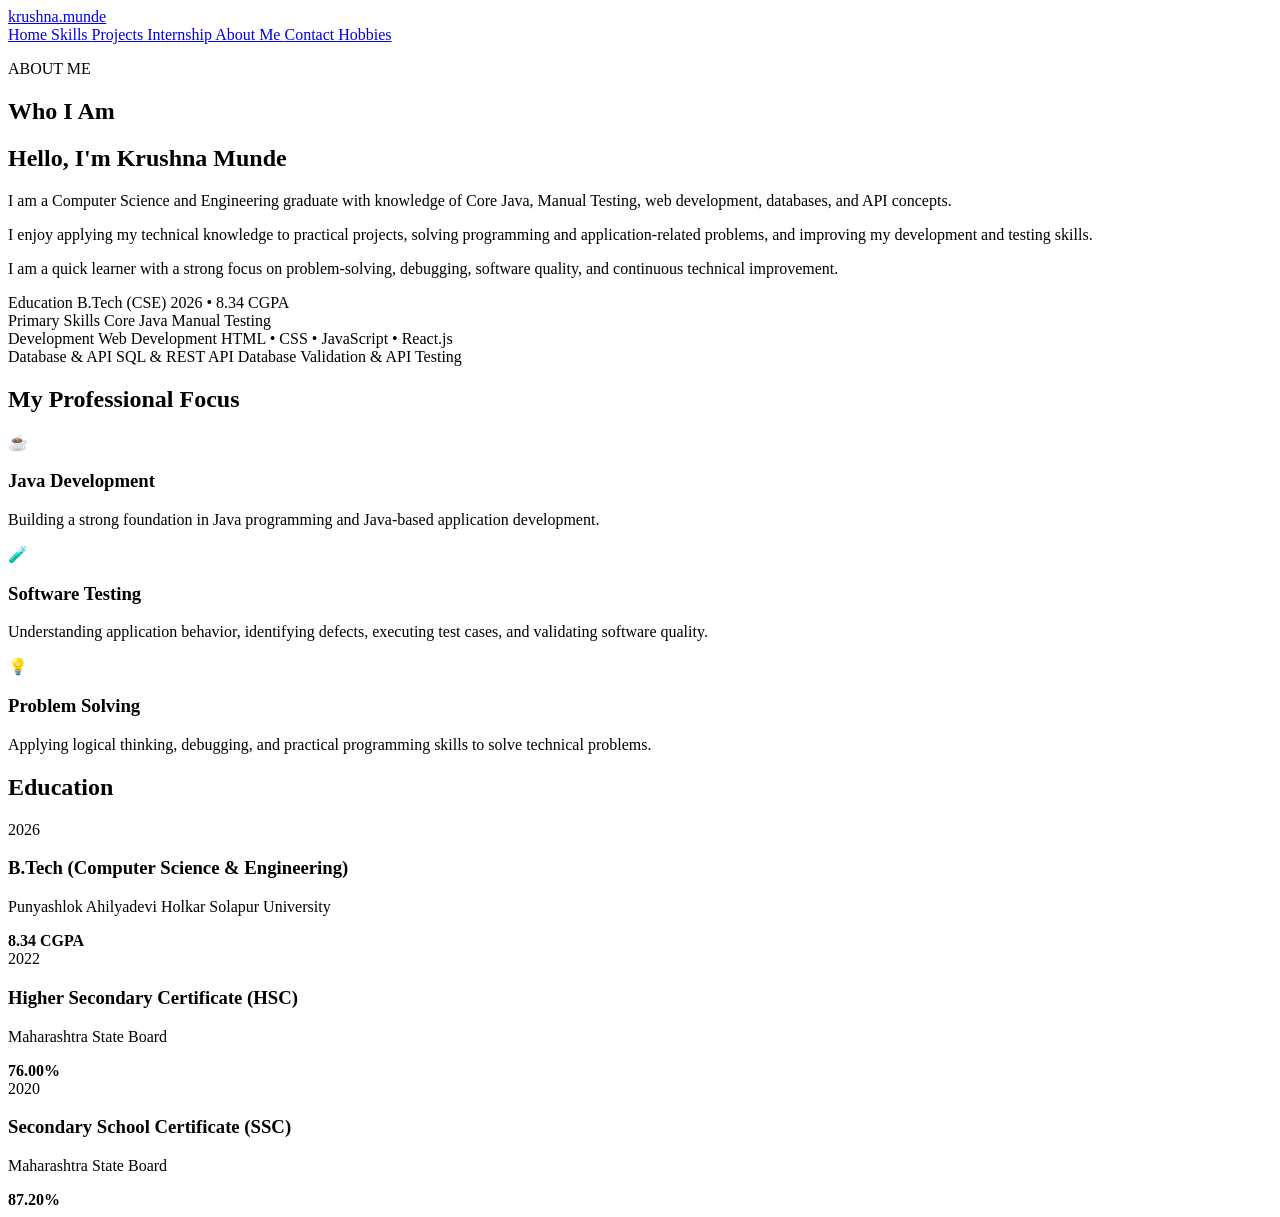
==== Aboutus.html @ 17772926 "Add files via upload" ====
<!DOCTYPE html>
<html lang="en">

<head>

    <meta charset="UTF-8">

    <meta name="viewport"
          content="width=device-width, initial-scale=1.0">

    <title>About Me | Krushna Munde</title>

    <link rel="stylesheet"
          href="./css/Index.css">

</head>


<body>


    <!-- =========================
         NAVBAR
    ========================== -->

    <div class="navBar">

        <a href="index.html"
           class="navItems"
           id="logo">
            krushna.munde
        </a>


        <div class="navLinks">

            <a href="index.html"
               class="navItems">
                Home
            </a>


            <a href="Skill.html"
               class="navItems">
                Skills
            </a>


            <a href="Project.html"
               class="navItems">
                Projects
            </a>


            <a href="Internship.html"
               class="navItems">
                Internship
            </a>


            <a href="Aboutus.html"
               class="navItems active">
                About Me
            </a>


            <a href="Contactus.html"
               class="navItems">
                Contact
            </a>


            <a href="Hobies.html"
               class="navItems">
                Hobbies
            </a>

        </div>

    </div>



    <!-- =========================
         ABOUT SECTION
    ========================== -->

    <section id="aboutSection">


        <div id="aboutContainer">


            <!-- =========================
                 HEADING
            ========================== -->

            <div id="aboutHeading">

                <p id="aboutLabel">
                    ABOUT ME
                </p>


                <h1>
                    Who <span>I Am</span>
                </h1>

            </div>



            <!-- =========================
                 ABOUT CONTENT
            ========================== -->

            <div id="aboutContent">


                <!-- LEFT SIDE -->

                <div id="aboutIntroduction">

                    <h2>
                        Hello, I'm
                        <span>Krushna Munde</span>
                    </h2>


                    <p>

                        I am a Computer Science and Engineering
                        graduate with knowledge of Core Java,
                        Manual Testing, web development, databases,
                        and API concepts.

                    </p>


                    <p>

                        I enjoy applying my technical knowledge
                        to practical projects, solving programming
                        and application-related problems, and
                        improving my development and testing skills.

                    </p>


                    <p>

                        I am a quick learner with a strong focus
                        on problem-solving, debugging, software
                        quality, and continuous technical improvement.

                    </p>

                </div>



                <!-- RIGHT SIDE -->

                <div id="aboutDetails">


                    <div class="aboutDetailCard">

                        <span class="detailTitle">
                            Education
                        </span>

                        <span class="detailValue">
                            B.Tech (CSE)
                        </span>

                        <span class="detailSubValue">
                            2026 • 8.34 CGPA
                        </span>

                    </div>



                    <div class="aboutDetailCard">

                        <span class="detailTitle">
                            Primary Skills
                        </span>

                        <span class="detailValue">
                            Core Java
                        </span>

                        <span class="detailSubValue">
                            Manual Testing
                        </span>

                    </div>



                    <div class="aboutDetailCard">

                        <span class="detailTitle">
                            Development
                        </span>

                        <span class="detailValue">
                            Web Development
                        </span>

                        <span class="detailSubValue">
                            HTML • CSS • JavaScript • React.js
                        </span>

                    </div>



                    <div class="aboutDetailCard">

                        <span class="detailTitle">
                            Database & API
                        </span>

                        <span class="detailValue">
                            SQL & REST API
                        </span>

                        <span class="detailSubValue">
                            Database Validation & API Testing
                        </span>

                    </div>


                </div>

            </div>



            <!-- =========================
                 PROFESSIONAL FOCUS
            ========================== -->

            <div id="aboutFocus">


                <h2>
                    My Professional Focus
                </h2>


                <div id="focusContainer">


                    <div class="focusCard">

                        <div class="focusIcon">
                            ☕
                        </div>

                        <h3>
                            Java Development
                        </h3>

                        <p>
                            Building a strong foundation in
                            Java programming and Java-based
                            application development.
                        </p>

                    </div>



                    <div class="focusCard">

                        <div class="focusIcon">
                            🧪
                        </div>

                        <h3>
                            Software Testing
                        </h3>

                        <p>
                            Understanding application behavior,
                            identifying defects, executing test
                            cases, and validating software quality.
                        </p>

                    </div>



                    <div class="focusCard">

                        <div class="focusIcon">
                            💡
                        </div>

                        <h3>
                            Problem Solving
                        </h3>

                        <p>
                            Applying logical thinking, debugging,
                            and practical programming skills to
                            solve technical problems.
                        </p>

                    </div>


                </div>

            </div>



            <!-- =========================
                 EDUCATION
            ========================== -->

            <div id="educationSection">


                <h2>
                    Education
                </h2>


                <div id="educationCard">


                    <div class="educationItem">

                        <span class="educationYear">
                            2026
                        </span>

                        <div>

                            <h3>
                                B.Tech (Computer Science & Engineering)
                            </h3>

                            <p>
                                Punyashlok Ahilyadevi Holkar
                                Solapur University
                            </p>

                            <strong>
                                8.34 CGPA
                            </strong>

                        </div>

                    </div>



                    <div class="educationItem">

                        <span class="educationYear">
                            2022
                        </span>

                        <div>

                            <h3>
                                Higher Secondary Certificate (HSC)
                            </h3>

                            <p>
                                Maharashtra State Board
                            </p>

                            <strong>
                                76.00%
                            </strong>

                        </div>

                    </div>



                    <div class="educationItem">

                        <span class="educationYear">
                            2020
                        </span>

                        <div>

                            <h3>
                                Secondary School Certificate (SSC)
                            </h3>

                            <p>
                                Maharashtra State Board
                            </p>

                            <strong>
                                87.20%
                            </strong>

                        </div>

                    </div>


                </div>

            </div>


        </div>

    </section>


</body>

</html>
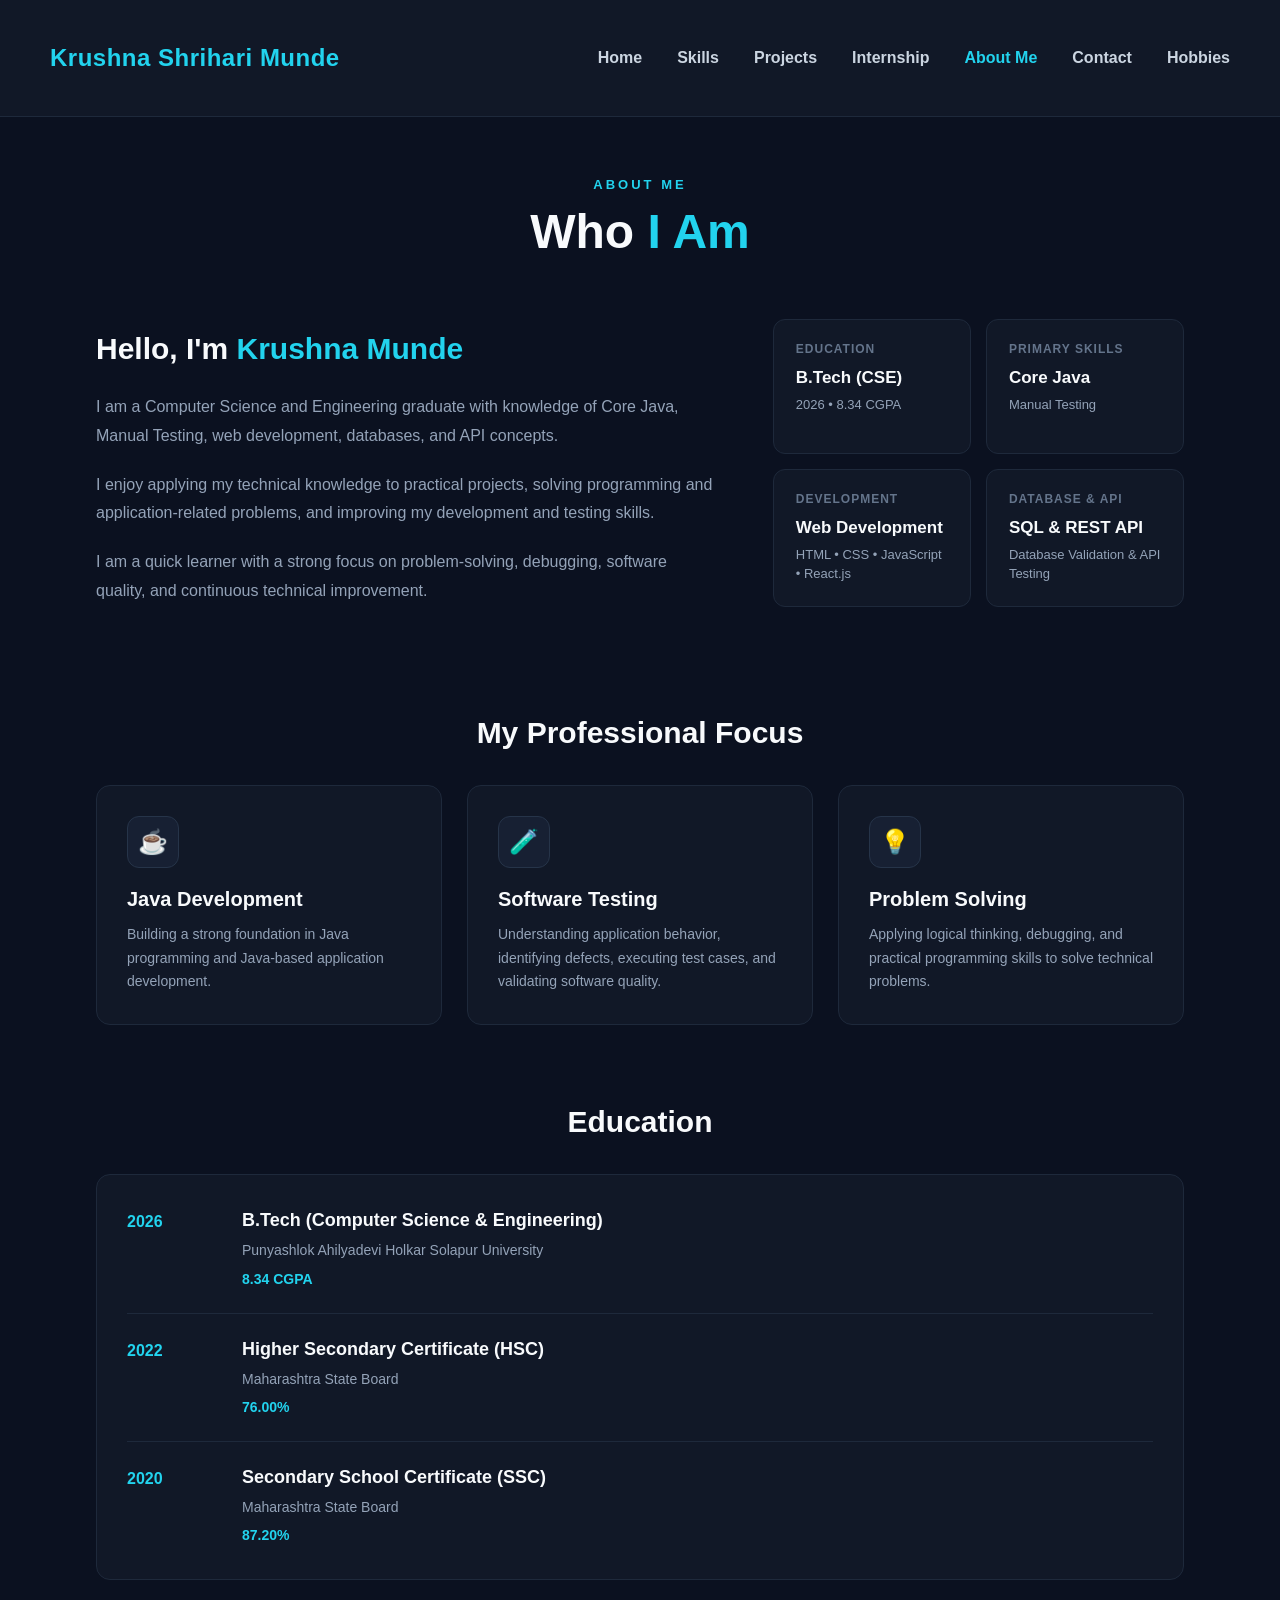
==== commit 6f6663db: "Fix formatting issues in Aboutus.html" ====
--- a/Aboutus.html
+++ b/Aboutus.html
@@ -28,7 +28,7 @@
         <a href="index.html"
            class="navItems"
            id="logo">
-            krushna.munde
+                 Krushna Shrihari Munde
         </a>
 
 
@@ -426,4 +426,4 @@
 
 </body>
 
-</html>+</html>
--- a/css/Index.css
+++ b/css/Index.css
@@ -0,0 +1,4238 @@
+/* =========================================================
+   Home Page 
+========================================================= */
+
+*{
+    margin: 0;
+    padding: 0;
+    box-sizing: border-box;
+}
+
+
+html{
+    scroll-behavior: smooth;
+}
+
+
+body{
+    background-color: #061525;
+
+    color: #F8FAFC;
+
+    font-family:
+        'Segoe UI',
+        Tahoma,
+        Geneva,
+        Verdana,
+        sans-serif;
+
+    overflow-x: hidden;
+}
+
+
+
+/* =========================================================
+   NAVBAR
+========================================================= */
+
+.navBar{
+
+    width: 100%;
+
+    height: 13vh;
+
+    min-height: 75px;
+
+    position: fixed;
+
+    top: 0;
+    left: 0;
+
+    display: flex;
+
+    align-items: center;
+
+    justify-content: space-between;
+
+    padding: 0 50px;
+
+    background-color: #081A2E;
+
+    border-bottom: 1px solid #16304A;
+
+    z-index: 1000;
+}
+
+
+
+/* =========================================================
+   LOGO
+========================================================= */
+
+#logo{
+
+    color: #22D3EE;
+
+    font-size: 24px;
+
+    font-weight: 700;
+
+    letter-spacing: 0.5px;
+
+    text-decoration: none;
+
+    transition:
+        color 0.3s ease,
+        transform 0.3s ease;
+}
+
+
+#logo:hover{
+
+    color: #67E8F9;
+
+    transform: translateY(-2px);
+}
+
+
+
+/* =========================================================
+   NAVIGATION LINKS
+========================================================= */
+
+.navLinks{
+
+    display: flex;
+
+    align-items: center;
+
+    gap: 35px;
+}
+
+
+.navItems{
+
+    color: #CBD5E1;
+
+    font-size: 16px;
+
+    font-weight: 600;
+
+    text-decoration: none;
+
+    transition:
+        color 0.3s ease,
+        transform 0.3s ease;
+}
+
+
+.navItems:hover{
+
+    color: #22D3EE;
+
+    transform: translateY(-2px);
+}
+
+
+.navItems.active{
+
+    color: #22D3EE;
+}
+
+
+
+/* =========================================================
+   HERO SECTION
+========================================================= */
+
+#heroSession{
+
+    width: 100%;
+
+    min-height: 87vh;
+
+    margin-top: 13vh;
+
+    position: relative;
+
+    display: flex;
+
+    align-items: center;
+
+    justify-content: center;
+
+    background-color: #061525;
+
+    overflow: hidden;
+}
+
+
+
+/* =========================================================
+   HERO DECORATIVE CIRCLE
+========================================================= */
+
+#heroSession::before{
+
+    content: "";
+
+    position: absolute;
+
+    width: 300px;
+
+    height: 300px;
+
+    border-radius: 50%;
+
+    background-color:
+        rgba(34, 211, 238, 0.06);
+
+    left: -120px;
+
+    bottom: 30px;
+}
+
+
+#heroSession::after{
+
+    content: "";
+
+    position: absolute;
+
+    width: 90px;
+
+    height: 90px;
+
+    border-radius: 50%;
+
+    border: 20px solid
+        rgba(34, 211, 238, 0.07);
+
+    right: 80px;
+
+    top: 80px;
+}
+
+
+
+/* =========================================================
+   HERO CONTENT
+========================================================= */
+
+#coverImage{
+
+    width: 88%;
+
+    max-width: 1150px;
+
+    display: flex;
+
+    align-items: center;
+
+    justify-content: center;
+
+    gap: 75px;
+
+    position: relative;
+
+    z-index: 2;
+}
+
+
+
+/* =========================================================
+   PROFILE IMAGE
+========================================================= */
+
+#profileImage{
+
+    width: 300px;
+
+    height: 370px;
+
+    flex-shrink: 0;
+
+    overflow: hidden;
+
+    border-radius: 16px;
+
+    background-color: #122B44;
+
+    border: 1px solid #23415D;
+
+    box-shadow:
+
+        0 20px 50px
+        rgba(0, 0, 0, 0.45),
+
+        0 0 30px
+        rgba(34, 211, 238, 0.08);
+
+    transition:
+        transform 0.4s ease,
+        border-color 0.4s ease,
+        box-shadow 0.4s ease;
+}
+
+
+#profileImage:hover{
+
+    transform: translateY(-7px);
+
+    border-color: #22D3EE;
+
+    box-shadow:
+
+        0 25px 60px
+        rgba(0, 0, 0, 0.50),
+
+        0 0 35px
+        rgba(34, 211, 238, 0.18);
+}
+
+
+
+/* =========================================================
+   PROFILE PHOTO
+========================================================= */
+
+#pfofilepic{
+
+    width: 100%;
+
+    height: 100%;
+
+    display: block;
+
+    object-fit: cover;
+
+    object-position: center;
+
+    border-radius: 16px;
+}
+
+
+
+/* =========================================================
+   PROFILE INFORMATION
+========================================================= */
+
+#info{
+
+    max-width: 700px;
+
+    text-align: left;
+
+    position: relative;
+
+    z-index: 3;
+}
+
+
+
+/* =========================================================
+   WELCOME TEXT
+========================================================= */
+
+#welcomeText{
+
+    color: #22D3EE;
+
+    font-size: 13px;
+
+    font-weight: 700;
+
+    letter-spacing: 3px;
+
+    margin-bottom: 16px;
+}
+
+
+
+/* =========================================================
+   FULL NAME
+========================================================= */
+
+#fullName{
+
+    color: #F8FAFC;
+
+    font-size: 54px;
+
+    font-weight: 750;
+
+    line-height: 1.1;
+
+    margin-bottom: 22px;
+}
+
+
+
+/* =========================================================
+   SKILL SET
+========================================================= */
+
+#skillSet{
+
+    color: #E2E8F0;
+
+    font-size: 20px;
+
+    font-weight: 500;
+
+    line-height: 1.7;
+
+    margin-bottom: 20px;
+}
+
+
+#skillSet span{
+
+    color: #22D3EE;
+
+    margin: 0 10px;
+}
+
+
+
+/* =========================================================
+   SHORT INTRO
+========================================================= */
+
+#shortIntro{
+
+    max-width: 650px;
+
+    color: #94A3B8;
+
+    font-size: 16px;
+
+    line-height: 1.8;
+
+    margin-bottom: 30px;
+}
+
+
+
+/* =========================================================
+   HERO BUTTONS
+========================================================= */
+
+#heroButtons{
+
+    display: flex;
+
+    align-items: center;
+
+    gap: 15px;
+}
+
+
+.heroButton{
+
+    display: inline-flex;
+
+    align-items: center;
+
+    justify-content: center;
+
+    min-width: 135px;
+
+    padding: 11px 20px;
+
+    border-radius: 7px;
+
+    font-size: 14px;
+
+    font-weight: 600;
+
+    text-decoration: none;
+
+    transition:
+        transform 0.3s ease,
+        background-color 0.3s ease,
+        border-color 0.3s ease,
+        box-shadow 0.3s ease;
+}
+
+
+
+/* =========================================================
+   PRIMARY BUTTON
+========================================================= */
+
+.primaryButton{
+
+    color: #061525;
+
+    background-color: #22D3EE;
+
+    border: 1px solid #22D3EE;
+}
+
+
+.primaryButton:hover{
+
+    background-color: #67E8F9;
+
+    transform: translateY(-3px);
+
+    box-shadow:
+        0 8px 25px
+        rgba(34, 211, 238, 0.25);
+}
+
+
+
+/* =========================================================
+   SECONDARY BUTTON
+========================================================= */
+
+.secondaryButton{
+
+    color: #CBD5E1;
+
+    background-color: transparent;
+
+    border: 1px solid #2A455F;
+}
+
+
+.secondaryButton:hover{
+
+    color: #22D3EE;
+
+    border-color: #22D3EE;
+
+    transform: translateY(-3px);
+
+    background-color:
+        rgba(34, 211, 238, 0.05);
+}
+
+
+
+/* =========================================================
+   PORTFOLIO SUMMARY SECTION
+========================================================= */
+
+#portfolioSummary{
+
+    position: relative;
+
+    width: 100%;
+
+    min-height: 100vh;
+
+    padding: 100px 0 80px 0;
+
+    background-color: #081A2E;
+
+    border-top: 1px solid #16304A;
+
+    overflow: hidden;
+}
+
+
+
+/* =========================================================
+   SUMMARY BACKGROUND DECORATION
+========================================================= */
+
+#portfolioSummary::before{
+
+    content: "";
+
+    position: absolute;
+
+    width: 300px;
+
+    height: 300px;
+
+    border-radius: 50%;
+
+    background-color:
+        rgba(34, 211, 238, 0.04);
+
+    left: -120px;
+
+    top: 100px;
+}
+
+
+#portfolioSummary::after{
+
+    content: "";
+
+    position: absolute;
+
+    width: 220px;
+
+    height: 220px;
+
+    border-radius: 50%;
+
+    border: 35px solid
+        rgba(34, 211, 238, 0.04);
+
+    right: -80px;
+
+    bottom: 100px;
+}
+
+
+
+/* =========================================================
+   SUMMARY HEADING
+========================================================= */
+
+#summaryHeading{
+
+    width: 85%;
+
+    max-width: 850px;
+
+    margin: 0 auto 60px auto;
+
+    text-align: center;
+
+    position: relative;
+
+    z-index: 2;
+}
+
+
+#summaryLabel{
+
+    color: #22D3EE;
+
+    font-size: 13px;
+
+    font-weight: 700;
+
+    letter-spacing: 3px;
+
+    margin-bottom: 14px;
+}
+
+
+#summaryHeading h1{
+
+    color: #F8FAFC;
+
+    font-size: 48px;
+
+    font-weight: 700;
+
+    line-height: 1.2;
+
+    margin-bottom: 18px;
+}
+
+
+#summaryHeading h1 span{
+
+    color: #22D3EE;
+}
+
+
+#summaryDescription{
+
+    max-width: 700px;
+
+    margin: auto;
+
+    color: #94A3B8;
+
+    font-size: 16px;
+
+    line-height: 1.7;
+}
+
+
+
+/* =========================================================
+   SUMMARY CONTAINER
+========================================================= */
+
+#summaryContainer{
+
+    width: 85%;
+
+    max-width: 1200px;
+
+    margin: auto;
+
+    display: grid;
+
+    grid-template-columns:
+        repeat(3, 1fr);
+
+    gap: 25px;
+
+    position: relative;
+
+    z-index: 2;
+}
+
+
+
+/* =========================================================
+   SUMMARY CARD
+========================================================= */
+
+.summaryCard{
+
+    position: relative;
+
+    min-height: 310px;
+
+    padding: 30px;
+
+    background-color: #0D2137;
+
+    border: 1px solid #1C3852;
+
+    border-radius: 15px;
+
+    transition:
+        transform 0.3s ease,
+        border-color 0.3s ease,
+        box-shadow 0.3s ease;
+
+    overflow: hidden;
+}
+
+
+.summaryCard:hover{
+
+    transform: translateY(-8px);
+
+    border-color: #22D3EE;
+
+    box-shadow:
+
+        0 15px 40px
+        rgba(0, 0, 0, 0.35),
+
+        0 0 25px
+        rgba(34, 211, 238, 0.08);
+}
+
+
+
+/* =========================================================
+   SUMMARY ICON
+========================================================= */
+
+.summaryIcon{
+
+    width: 52px;
+
+    height: 52px;
+
+    display: flex;
+
+    align-items: center;
+
+    justify-content: center;
+
+    background-color: #132D47;
+
+    border: 1px solid #24445F;
+
+    border-radius: 12px;
+
+    font-size: 23px;
+
+    margin-bottom: 22px;
+}
+
+
+
+/* =========================================================
+   SUMMARY NUMBER
+========================================================= */
+
+.summaryNumber{
+
+    position: absolute;
+
+    top: 25px;
+
+    right: 25px;
+
+    color: #29445C;
+
+    font-size: 28px;
+
+    font-weight: 700;
+}
+
+
+
+/* =========================================================
+   SUMMARY CARD TITLE
+========================================================= */
+
+.summaryCard h2{
+
+    color: #F8FAFC;
+
+    font-size: 23px;
+
+    font-weight: 650;
+
+    margin-bottom: 13px;
+}
+
+
+
+/* =========================================================
+   SUMMARY CARD DESCRIPTION
+========================================================= */
+
+.summaryCard p:not(.summaryNumber){
+
+    color: #94A3B8;
+
+    font-size: 14px;
+
+    line-height: 1.7;
+
+    min-height: 95px;
+
+    margin-bottom: 20px;
+}
+
+
+
+/* =========================================================
+   SUMMARY LINK
+========================================================= */
+
+.summaryLink{
+
+    display: inline-block;
+
+    color: #22D3EE;
+
+    font-size: 14px;
+
+    font-weight: 600;
+
+    text-decoration: none;
+
+    transition:
+        color 0.3s ease,
+        transform 0.3s ease;
+}
+
+
+.summaryLink:hover{
+
+    color: #67E8F9;
+
+    transform: translateX(5px);
+}
+
+
+
+/* =========================================================
+   SUMMARY FOOTER
+========================================================= */
+
+#summaryFooter{
+
+    width: 85%;
+
+    max-width: 1000px;
+
+    margin: 60px auto 0 auto;
+
+    padding-top: 30px;
+
+    border-top: 1px solid #16304A;
+
+    text-align: center;
+
+    position: relative;
+
+    z-index: 2;
+}
+
+
+#summaryFooter p{
+
+    color: #64748B;
+
+    font-size: 14px;
+
+    line-height: 1.7;
+}
+
+
+
+/* =========================================================
+   TABLET RESPONSIVE
+========================================================= */
+
+@media(max-width: 1000px){
+
+    .navBar{
+
+        padding: 0 30px;
+    }
+
+
+    .navLinks{
+
+        gap: 20px;
+    }
+
+
+    #coverImage{
+
+        width: 90%;
+
+        gap: 45px;
+    }
+
+
+    #profileImage{
+
+        width: 260px;
+
+        height: 330px;
+    }
+
+
+    #fullName{
+
+        font-size: 44px;
+    }
+
+
+    #skillSet{
+
+        font-size: 18px;
+    }
+
+
+    #summaryContainer{
+
+        grid-template-columns:
+            repeat(2, 1fr);
+    }
+
+}
+
+
+
+/* =========================================================
+   MOBILE RESPONSIVE
+========================================================= */
+
+@media(max-width: 700px){
+
+    .navBar{
+
+        height: auto;
+
+        min-height: 13vh;
+
+        flex-direction: column;
+
+        justify-content: center;
+
+        gap: 15px;
+
+        padding: 15px;
+    }
+
+
+    .navLinks{
+
+        flex-wrap: wrap;
+
+        justify-content: center;
+
+        gap: 15px;
+    }
+
+
+    #heroSession{
+
+        min-height: auto;
+
+        padding: 70px 0;
+    }
+
+
+    #coverImage{
+
+        width: 90%;
+
+        flex-direction: column;
+
+        gap: 35px;
+
+        padding: 30px 0;
+    }
+
+
+    #profileImage{
+
+        width: 230px;
+
+        height: 285px;
+    }
+
+
+    #info{
+
+        width: 100%;
+
+        text-align: center;
+    }
+
+
+    #welcomeText{
+
+        font-size: 11px;
+
+        letter-spacing: 2px;
+    }
+
+
+    #fullName{
+
+        font-size: 36px;
+    }
+
+
+    #skillSet{
+
+        font-size: 16px;
+    }
+
+
+    #skillSet span{
+
+        margin: 0 5px;
+    }
+
+
+    #shortIntro{
+
+        font-size: 14px;
+
+        margin-left: auto;
+
+        margin-right: auto;
+    }
+
+
+    #heroButtons{
+
+        justify-content: center;
+
+        flex-wrap: wrap;
+    }
+
+
+    #portfolioSummary{
+
+        padding-top: 70px;
+    }
+
+
+    #summaryHeading{
+
+        width: 90%;
+
+        margin-bottom: 45px;
+    }
+
+
+    #summaryHeading h1{
+
+        font-size: 38px;
+    }
+
+
+    #summaryDescription{
+
+        font-size: 15px;
+    }
+
+
+    #summaryContainer{
+
+        width: 90%;
+
+        grid-template-columns: 1fr;
+    }
+
+
+    .summaryCard{
+
+        min-height: auto;
+    }
+
+
+    #summaryFooter{
+
+        width: 90%;
+    }
+
+}
+/* =========================================================
+   Skills Page
+========================================================= */
+
+*{
+    margin: 0;
+    padding: 0;
+    box-sizing: border-box;
+}
+
+
+body{
+
+    background-color: #0F172A;
+
+    font-family:
+        'Segoe UI',
+        Tahoma,
+        Geneva,
+        Verdana,
+        sans-serif;
+
+    color: #F8FAFC;
+}
+
+
+/* =========================
+   NAVBAR
+========================= */
+
+.navBar{
+
+    background-color: #111827;
+
+    width: 100%;
+
+    height: 13vh;
+
+    position: fixed;
+
+    top: 0;
+    left: 0;
+
+    display: flex;
+
+    align-items: center;
+
+    justify-content: space-between;
+
+    padding: 0 50px;
+
+    border-bottom: 1px solid #1E293B;
+
+    z-index: 1000;
+}
+
+
+/* =========================
+   LOGO
+========================= */
+
+#logo{
+
+    color: #22D3EE;
+
+    font-size: 24px;
+
+    font-weight: 700;
+
+    text-decoration: none;
+
+    letter-spacing: 0.5px;
+}
+
+
+/* =========================
+   NAV LINKS
+========================= */
+
+.navLinks{
+
+    display: flex;
+
+    align-items: center;
+
+    gap: 35px;
+}
+
+
+.navItems{
+
+    color: #CBD5E1;
+
+    font-size: 16px;
+
+    font-weight: 600;
+
+    text-decoration: none;
+
+    transition:
+        color 0.3s ease,
+        transform 0.3s ease;
+}
+
+
+.navItems:hover{
+
+    color: #22D3EE;
+
+    transform: translateY(-2px);
+}
+
+
+/* =========================
+   ACTIVE TAB
+========================= */
+
+.navItems.active{
+
+    color: #22D3EE;
+}
+
+
+/* =========================
+   SKILLS SECTION
+========================= */
+
+.skillsSection{
+
+    width: 100%;
+
+    min-height: 100vh;
+
+    background-color: #0B1120;
+
+    padding-top: calc(13vh + 60px);
+
+    padding-bottom: 80px;
+}
+
+
+/* =========================
+   SECTION HEADING
+========================= */
+
+.sectionHeading{
+
+    width: 85%;
+
+    max-width: 900px;
+
+    margin: 0 auto 55px auto;
+
+    text-align: center;
+}
+
+
+.sectionLabel{
+
+    color: #22D3EE;
+
+    font-size: 13px;
+
+    font-weight: 700;
+
+    letter-spacing: 3px;
+
+    margin-bottom: 12px;
+}
+
+
+.sectionHeading h1{
+
+    color: #F8FAFC;
+
+    font-size: 48px;
+
+    font-weight: 700;
+
+    margin-bottom: 18px;
+}
+
+
+.sectionHeading h1 span{
+
+    color: #22D3EE;
+}
+
+
+.sectionDescription{
+
+    color: #94A3B8;
+
+    font-size: 16px;
+
+    line-height: 1.7;
+
+    max-width: 700px;
+
+    margin: auto;
+}
+
+
+/* =========================
+   SKILLS CONTAINER
+========================= */
+
+.skillsContainer{
+
+    width: 85%;
+
+    max-width: 1200px;
+
+    margin: auto;
+
+    display: grid;
+
+    grid-template-columns:
+        repeat(3, 1fr);
+
+    gap: 25px;
+}
+
+
+/* =========================
+   SKILL CARD
+========================= */
+
+.skillCard{
+
+    background-color: #111827;
+
+    border: 1px solid #1E293B;
+
+    border-radius: 14px;
+
+    padding: 30px;
+
+    min-height: 300px;
+
+    transition:
+        transform 0.3s ease,
+        border-color 0.3s ease,
+        box-shadow 0.3s ease;
+}
+
+
+.skillCard:hover{
+
+    transform: translateY(-7px);
+
+    border-color: #22D3EE;
+
+    box-shadow:
+        0 10px 30px rgba(0, 0, 0, 0.25),
+        0 0 20px rgba(34, 211, 238, 0.08);
+}
+
+
+/* =========================
+   SKILL ICON
+========================= */
+
+.skillIcon{
+
+    width: 50px;
+
+    height: 50px;
+
+    display: flex;
+
+    align-items: center;
+
+    justify-content: center;
+
+    background-color: #172033;
+
+    border: 1px solid #263449;
+
+    border-radius: 12px;
+
+    font-size: 24px;
+
+    margin-bottom: 20px;
+}
+
+
+/* =========================
+   SKILL TITLE
+========================= */
+
+.skillCard h2{
+
+    color: #F8FAFC;
+
+    font-size: 22px;
+
+    font-weight: 650;
+
+    margin-bottom: 12px;
+}
+
+
+/* =========================
+   SKILL DESCRIPTION
+========================= */
+
+.skillCard p{
+
+    color: #94A3B8;
+
+    font-size: 15px;
+
+    line-height: 1.7;
+
+    margin-bottom: 20px;
+}
+
+
+/* =========================
+   SKILL TAGS
+========================= */
+
+.skillTags{
+
+    display: flex;
+
+    flex-wrap: wrap;
+
+    gap: 8px;
+}
+
+
+.skillTags span{
+
+    color: #CBD5E1;
+
+    background-color: #0F172A;
+
+    border: 1px solid #263449;
+
+    border-radius: 20px;
+
+    padding: 6px 11px;
+
+    font-size: 12px;
+
+    transition:
+        color 0.3s ease,
+        border-color 0.3s ease,
+        background-color 0.3s ease;
+}
+
+
+.skillTags span:hover{
+
+    color: #22D3EE;
+
+    border-color: #22D3EE;
+
+    background-color: #13232E;
+}
+
+
+/* =========================
+   ADDITIONAL SKILLS
+========================= */
+
+.additionalSkills{
+
+    width: 85%;
+
+    max-width: 1200px;
+
+    margin: 55px auto 0 auto;
+
+    padding: 30px;
+
+    background-color: #111827;
+
+    border: 1px solid #1E293B;
+
+    border-radius: 14px;
+
+    text-align: center;
+}
+
+
+.additionalSkills h2{
+
+    color: #F8FAFC;
+
+    font-size: 24px;
+
+    margin-bottom: 20px;
+}
+
+
+.additionalTags{
+
+    display: flex;
+
+    justify-content: center;
+
+    align-items: center;
+
+    flex-wrap: wrap;
+
+    gap: 12px;
+}
+
+
+.additionalTags span{
+
+    color: #CBD5E1;
+
+    background-color: #0F172A;
+
+    border: 1px solid #263449;
+
+    border-radius: 25px;
+
+    padding: 9px 16px;
+
+    font-size: 14px;
+
+    transition:
+        color 0.3s ease,
+        border-color 0.3s ease;
+}
+
+
+.additionalTags span:hover{
+
+    color: #22D3EE;
+
+    border-color: #22D3EE;
+}
+
+
+/* =========================
+   RESPONSIVE
+========================= */
+
+@media(max-width: 1000px){
+
+    .skillsContainer{
+
+        grid-template-columns:
+            repeat(2, 1fr);
+    }
+
+
+    .navLinks{
+
+        gap: 20px;
+    }
+
+
+    .navBar{
+
+        padding: 0 30px;
+    }
+
+}
+
+
+@media(max-width: 700px){
+
+    .navBar{
+
+        height: auto;
+
+        min-height: 13vh;
+
+        flex-direction: column;
+
+        justify-content: center;
+
+        gap: 15px;
+
+        padding: 15px;
+    }
+
+
+    .navLinks{
+
+        flex-wrap: wrap;
+
+        justify-content: center;
+
+        gap: 15px;
+    }
+
+
+    .skillsSection{
+
+        padding-top: 180px;
+    }
+
+
+    .sectionHeading{
+
+        width: 90%;
+    }
+
+
+    .sectionHeading h1{
+
+        font-size: 38px;
+    }
+
+
+    .sectionDescription{
+
+        font-size: 15px;
+    }
+
+
+    .skillsContainer{
+
+        width: 90%;
+
+        grid-template-columns: 1fr;
+    }
+
+
+    .additionalSkills{
+
+        width: 90%;
+    }
+
+
+}
+
+/* =========================================================
+   About Me Page
+========================================================= */
+
+
+/* =========================
+   ABOUT SECTION
+========================= */
+
+#aboutSection{
+
+    width: 100%;
+
+    min-height: 100vh;
+
+    background-color: #0B1120;
+
+    padding-top: calc(13vh + 60px);
+
+    padding-bottom: 100px;
+}
+
+
+/* =========================
+   ABOUT CONTAINER
+========================= */
+
+#aboutContainer{
+
+    width: 85%;
+
+    max-width: 1200px;
+
+    margin: auto;
+}
+
+
+/* =========================
+   ABOUT HEADING
+========================= */
+
+#aboutHeading{
+
+    text-align: center;
+
+    margin-bottom: 60px;
+}
+
+
+#aboutLabel{
+
+    color: #22D3EE;
+
+    font-size: 13px;
+
+    font-weight: 700;
+
+    letter-spacing: 3px;
+
+    margin-bottom: 12px;
+}
+
+
+#aboutHeading h1{
+
+    color: #F8FAFC;
+
+    font-size: 48px;
+
+    font-weight: 700;
+
+    margin: 0;
+}
+
+
+#aboutHeading h1 span{
+
+    color: #22D3EE;
+}
+
+
+/* =========================
+   ABOUT CONTENT
+========================= */
+
+#aboutContent{
+
+    display: grid;
+
+    grid-template-columns:
+        1.2fr 0.8fr;
+
+    gap: 60px;
+
+    align-items: start;
+
+    margin-bottom: 80px;
+}
+
+
+/* =========================
+   ABOUT INTRODUCTION
+========================= */
+
+#aboutIntroduction{
+
+    padding: 10px 0;
+}
+
+
+#aboutIntroduction h2{
+
+    color: #F8FAFC;
+
+    font-size: 30px;
+
+    margin-bottom: 25px;
+
+    line-height: 1.3;
+}
+
+
+#aboutIntroduction h2 span{
+
+    color: #22D3EE;
+}
+
+
+#aboutIntroduction p{
+
+    color: #94A3B8;
+
+    font-size: 16px;
+
+    line-height: 1.8;
+
+    margin-bottom: 20px;
+}
+
+
+/* =========================
+   ABOUT DETAILS
+========================= */
+
+#aboutDetails{
+
+    display: grid;
+
+    grid-template-columns: 1fr 1fr;
+
+    gap: 15px;
+}
+
+
+/* =========================
+   ABOUT DETAIL CARD
+========================= */
+
+.aboutDetailCard{
+
+    display: flex;
+
+    flex-direction: column;
+
+    padding: 22px;
+
+    min-height: 135px;
+
+    background-color: #111827;
+
+    border: 1px solid #1E293B;
+
+    border-radius: 12px;
+
+    transition:
+        transform 0.3s ease,
+        border-color 0.3s ease,
+        box-shadow 0.3s ease;
+}
+
+
+.aboutDetailCard:hover{
+
+    transform: translateY(-5px);
+
+    border-color: #22D3EE;
+
+    box-shadow:
+        0 10px 30px rgba(0, 0, 0, 0.25),
+
+        0 0 18px
+        rgba(34, 211, 238, 0.07);
+}
+
+
+/* =========================
+   DETAIL TITLE
+========================= */
+
+.detailTitle{
+
+    color: #64748B;
+
+    font-size: 12px;
+
+    font-weight: 700;
+
+    text-transform: uppercase;
+
+    letter-spacing: 1px;
+
+    margin-bottom: 10px;
+}
+
+
+/* =========================
+   DETAIL VALUE
+========================= */
+
+.detailValue{
+
+    color: #F8FAFC;
+
+    font-size: 17px;
+
+    font-weight: 600;
+
+    line-height: 1.4;
+
+    margin-bottom: 5px;
+}
+
+
+/* =========================
+   DETAIL SUB VALUE
+========================= */
+
+.detailSubValue{
+
+    color: #94A3B8;
+
+    font-size: 13px;
+
+    line-height: 1.5;
+}
+
+
+/* =========================
+   PROFESSIONAL FOCUS
+========================= */
+
+#aboutFocus{
+
+    margin-bottom: 80px;
+}
+
+
+#aboutFocus h2{
+
+    color: #F8FAFC;
+
+    font-size: 30px;
+
+    text-align: center;
+
+    margin-bottom: 35px;
+}
+
+
+/* =========================
+   FOCUS CONTAINER
+========================= */
+
+#focusContainer{
+
+    display: grid;
+
+    grid-template-columns:
+        repeat(3, 1fr);
+
+    gap: 25px;
+}
+
+
+/* =========================
+   FOCUS CARD
+========================= */
+
+.focusCard{
+
+    padding: 30px;
+
+    min-height: 230px;
+
+    background-color: #111827;
+
+    border: 1px solid #1E293B;
+
+    border-radius: 14px;
+
+    transition:
+        transform 0.3s ease,
+        border-color 0.3s ease,
+        box-shadow 0.3s ease;
+}
+
+
+.focusCard:hover{
+
+    transform: translateY(-7px);
+
+    border-color: #22D3EE;
+
+    box-shadow:
+        0 12px 35px rgba(0, 0, 0, 0.25),
+
+        0 0 20px
+        rgba(34, 211, 238, 0.08);
+}
+
+
+/* =========================
+   FOCUS ICON
+========================= */
+
+.focusIcon{
+
+    width: 52px;
+
+    height: 52px;
+
+    display: flex;
+
+    align-items: center;
+
+    justify-content: center;
+
+    background-color: #172033;
+
+    border: 1px solid #263449;
+
+    border-radius: 12px;
+
+    font-size: 24px;
+
+    margin-bottom: 20px;
+}
+
+
+/* =========================
+   FOCUS TITLE
+========================= */
+
+.focusCard h3{
+
+    color: #F8FAFC;
+
+    font-size: 20px;
+
+    margin-bottom: 12px;
+}
+
+
+/* =========================
+   FOCUS DESCRIPTION
+========================= */
+
+.focusCard p{
+
+    color: #94A3B8;
+
+    font-size: 14px;
+
+    line-height: 1.7;
+}
+
+
+/* =========================
+   EDUCATION SECTION
+========================= */
+
+#educationSection{
+
+    margin-bottom: 20px;
+}
+
+
+#educationSection > h2{
+
+    color: #F8FAFC;
+
+    font-size: 30px;
+
+    text-align: center;
+
+    margin-bottom: 35px;
+}
+
+
+/* =========================
+   EDUCATION CARD
+========================= */
+
+#educationCard{
+
+    background-color: #111827;
+
+    border: 1px solid #1E293B;
+
+    border-radius: 14px;
+
+    padding: 10px 30px;
+}
+
+
+/* =========================
+   EDUCATION ITEM
+========================= */
+
+.educationItem{
+
+    display: grid;
+
+    grid-template-columns: 90px 1fr;
+
+    gap: 25px;
+
+    align-items: start;
+
+    padding: 25px 0;
+
+    border-bottom: 1px solid #1E293B;
+}
+
+
+.educationItem:last-child{
+
+    border-bottom: none;
+}
+
+
+/* =========================
+   EDUCATION YEAR
+========================= */
+
+.educationYear{
+
+    color: #22D3EE;
+
+    font-size: 16px;
+
+    font-weight: 700;
+
+    padding-top: 3px;
+}
+
+
+/* =========================
+   EDUCATION TITLE
+========================= */
+
+.educationItem h3{
+
+    color: #F8FAFC;
+
+    font-size: 18px;
+
+    margin-bottom: 8px;
+}
+
+
+/* =========================
+   EDUCATION INSTITUTE
+========================= */
+
+.educationItem p{
+
+    color: #94A3B8;
+
+    font-size: 14px;
+
+    line-height: 1.6;
+
+    margin-bottom: 8px;
+}
+
+
+/* =========================
+   EDUCATION RESULT
+========================= */
+
+.educationItem strong{
+
+    color: #22D3EE;
+
+    font-size: 14px;
+}
+
+
+/* =========================
+   ABOUT RESPONSIVE
+========================= */
+
+@media(max-width: 1000px){
+
+    #aboutContent{
+
+        grid-template-columns: 1fr;
+
+        gap: 40px;
+    }
+
+
+    #focusContainer{
+
+        grid-template-columns:
+            repeat(2, 1fr);
+    }
+
+}
+
+
+@media(max-width: 700px){
+
+    #aboutSection{
+
+        padding-top: 180px;
+    }
+
+
+    #aboutContainer{
+
+        width: 90%;
+    }
+
+
+    #aboutHeading h1{
+
+        font-size: 38px;
+    }
+
+
+    #aboutContent{
+
+        gap: 30px;
+    }
+
+
+    #aboutIntroduction h2{
+
+        font-size: 26px;
+    }
+
+
+    #aboutIntroduction p{
+
+        font-size: 15px;
+    }
+
+
+    #aboutDetails{
+
+        grid-template-columns: 1fr;
+    }
+
+
+    #focusContainer{
+
+        grid-template-columns: 1fr;
+    }
+
+
+    #aboutFocus h2,
+    #educationSection > h2{
+
+        font-size: 26px;
+    }
+
+
+    .educationItem{
+
+        grid-template-columns: 1fr;
+
+        gap: 8px;
+    }
+
+
+    .educationYear{
+
+        padding-top: 0;
+    }
+
+
+    #educationCard{
+
+        padding: 10px 20px;
+    }
+
+}
+/* =========================================================
+   Contact Page
+========================================================= */
+
+
+/* =========================
+   CONTACT SECTION
+========================= */
+
+#contactSection{
+
+    width: 100%;
+
+    min-height: 100vh;
+
+    background-color: #0B1120;
+
+    padding-top: calc(13vh + 60px);
+
+    padding-bottom: 80px;
+}
+
+
+/* =========================
+   CONTACT CONTAINER
+========================= */
+
+#contactContainer{
+
+    width: 85%;
+
+    max-width: 1000px;
+
+    margin: auto;
+
+    text-align: center;
+}
+
+
+/* =========================
+   CONTACT LABEL
+========================= */
+
+#contactLabel{
+
+    color: #22D3EE;
+
+    font-size: 13px;
+
+    font-weight: 700;
+
+    letter-spacing: 3px;
+
+    margin-bottom: 12px;
+}
+
+
+/* =========================
+   CONTACT TITLE
+========================= */
+
+#contactTitle{
+
+    color: #F8FAFC;
+
+    font-size: 48px;
+
+    font-weight: 700;
+
+    margin-bottom: 18px;
+}
+
+
+#contactTitle span{
+
+    color: #22D3EE;
+}
+
+
+/* =========================
+   CONTACT DESCRIPTION
+========================= */
+
+#contactDescription{
+
+    max-width: 650px;
+
+    margin: 0 auto 40px auto;
+
+    color: #94A3B8;
+
+    font-size: 16px;
+
+    line-height: 1.7;
+}
+
+
+/* =========================
+   EMAIL CARD
+========================= */
+
+.emailCard{
+
+    width: 100%;
+
+    display: flex;
+
+    align-items: center;
+
+    text-align: left;
+
+    padding: 22px 25px;
+
+    margin-bottom: 30px;
+
+    background-color: #111827;
+
+    border: 1px solid #1E293B;
+
+    border-radius: 14px;
+
+    text-decoration: none;
+
+    transition:
+        transform 0.3s ease,
+        border-color 0.3s ease,
+        box-shadow 0.3s ease;
+}
+
+
+.emailCard:hover{
+
+    transform: translateY(-5px);
+
+    border-color: #22D3EE;
+
+    box-shadow:
+        0 12px 30px rgba(0, 0, 0, 0.25),
+
+        0 0 20px
+        rgba(34, 211, 238, 0.08);
+}
+
+
+/* =========================
+   EMAIL ICON
+========================= */
+
+.emailIcon{
+
+    width: 52px;
+
+    height: 52px;
+
+    flex-shrink: 0;
+
+    display: flex;
+
+    align-items: center;
+
+    justify-content: center;
+
+    background-color: #172033;
+
+    border: 1px solid #263449;
+
+    border-radius: 12px;
+
+    color: #22D3EE;
+
+    font-size: 22px;
+
+    font-weight: 700;
+
+    margin-right: 20px;
+}
+
+
+/* =========================
+   EMAIL INFO
+========================= */
+
+.emailInfo{
+
+    flex: 1;
+}
+
+
+.emailInfo h2{
+
+    color: #F8FAFC;
+
+    font-size: 19px;
+
+    margin-bottom: 5px;
+}
+
+
+.emailInfo p{
+
+    color: #94A3B8;
+
+    font-size: 14px;
+}
+
+
+/* =========================
+   EMAIL ARROW
+========================= */
+
+.emailArrow{
+
+    color: #22D3EE;
+
+    font-size: 22px;
+
+    transition:
+        transform 0.3s ease;
+}
+
+
+.emailCard:hover .emailArrow{
+
+    transform: translateX(5px);
+}
+
+
+/* =========================
+   SOCIAL CONTAINER
+========================= */
+
+#socialContainer{
+
+    display: grid;
+
+    grid-template-columns:
+        repeat(2, 1fr);
+
+    gap: 15px;
+
+    text-align: left;
+}
+
+
+/* =========================
+   SOCIAL CARD
+========================= */
+
+.socialCard{
+
+    display: flex;
+
+    align-items: center;
+
+    padding: 20px;
+
+    background-color: #111827;
+
+    border: 1px solid #1E293B;
+
+    border-radius: 12px;
+
+    text-decoration: none;
+
+    transition:
+        transform 0.3s ease,
+        border-color 0.3s ease,
+        box-shadow 0.3s ease;
+}
+
+
+.socialCard:hover{
+
+    transform: translateY(-5px);
+
+    border-color: #22D3EE;
+
+    box-shadow:
+        0 10px 28px rgba(0, 0, 0, 0.25),
+
+        0 0 18px
+        rgba(34, 211, 238, 0.07);
+}
+
+
+/* =========================
+   SOCIAL ICON
+========================= */
+
+.socialIcon{
+
+    width: 48px;
+
+    height: 48px;
+
+    flex-shrink: 0;
+
+    display: flex;
+
+    align-items: center;
+
+    justify-content: center;
+
+    background-color: #172033;
+
+    border: 1px solid #263449;
+
+    border-radius: 11px;
+
+    color: #22D3EE;
+
+    font-size: 18px;
+
+    font-weight: 700;
+
+    margin-right: 16px;
+}
+
+
+/* =========================
+   SOCIAL INFO
+========================= */
+
+.socialInfo{
+
+    flex: 1;
+}
+
+
+.socialInfo h2{
+
+    color: #F8FAFC;
+
+    font-size: 17px;
+
+    margin-bottom: 5px;
+}
+
+
+.socialInfo p{
+
+    color: #94A3B8;
+
+    font-size: 13px;
+
+    line-height: 1.4;
+}
+
+
+/* =========================
+   SOCIAL ARROW
+========================= */
+
+.socialArrow{
+
+    color: #22D3EE;
+
+    font-size: 20px;
+
+    transition:
+        transform 0.3s ease;
+}
+
+
+.socialCard:hover .socialArrow{
+
+    transform: translateX(5px);
+}
+
+
+/* =========================
+   COMING SOON CARDS
+========================= */
+
+.socialCard[href="#"]{
+
+    cursor: default;
+
+    opacity: 0.75;
+}
+
+
+.socialCard[href="#"]:hover{
+
+    transform: none;
+
+    border-color: #1E293B;
+
+    box-shadow: none;
+}
+
+
+.socialCard[href="#"] .socialArrow{
+
+    color: #64748B;
+}
+
+
+/* =========================
+   CONTACT FOOTER
+========================= */
+
+#contactFooter{
+
+    color: #64748B;
+
+    font-size: 13px;
+
+    line-height: 1.7;
+
+    margin-top: 35px;
+}
+
+
+/* =========================
+   CONTACT RESPONSIVE
+========================= */
+
+@media(max-width: 700px){
+
+    #contactSection{
+
+        padding-top: 180px;
+
+        padding-bottom: 60px;
+    }
+
+
+    #contactContainer{
+
+        width: 90%;
+    }
+
+
+    #contactTitle{
+
+        font-size: 38px;
+    }
+
+
+    #contactDescription{
+
+        font-size: 15px;
+
+        margin-bottom: 30px;
+    }
+
+
+    #socialContainer{
+
+        grid-template-columns: 1fr;
+    }
+
+
+    .emailCard{
+
+        padding: 18px;
+    }
+
+
+    .emailInfo p{
+
+        font-size: 13px;
+
+        word-break: break-word;
+    }
+
+
+    .socialCard{
+
+        padding: 18px;
+    }
+
+}
+/* =========================================================
+   Hobbies Page
+========================================================= */
+
+
+/* =========================
+   HOBBIES SECTION
+========================= */
+
+#hobbiesSection{
+
+    width: 100%;
+
+    min-height: 100vh;
+
+    background-color: #0B1120;
+
+    padding-top: calc(13vh + 60px);
+
+    padding-bottom: 80px;
+
+    display: flex;
+
+    align-items: center;
+
+    justify-content: center;
+
+    text-align: center;
+}
+
+
+/* =========================
+   HOBBIES CONTAINER
+========================= */
+
+#hobbiesContainer{
+
+    width: 85%;
+
+    max-width: 800px;
+
+    margin: auto;
+
+    padding: 60px 40px;
+
+    background-color: #111827;
+
+    border: 1px solid #1E293B;
+
+    border-radius: 18px;
+
+    box-shadow:
+        0 20px 50px
+        rgba(0, 0, 0, 0.25);
+
+    transition:
+        transform 0.3s ease,
+        border-color 0.3s ease,
+        box-shadow 0.3s ease;
+}
+
+
+#hobbiesContainer:hover{
+
+    transform: translateY(-5px);
+
+    border-color: #22D3EE;
+
+    box-shadow:
+        0 20px 50px
+        rgba(0, 0, 0, 0.35),
+
+        0 0 25px
+        rgba(34, 211, 238, 0.07);
+}
+
+
+/* =========================
+   HOBBIES ICON
+========================= */
+
+#hobbiesIcon{
+
+    width: 75px;
+
+    height: 75px;
+
+    margin: 0 auto 25px auto;
+
+    display: flex;
+
+    align-items: center;
+
+    justify-content: center;
+
+    background-color: #172033;
+
+    border: 1px solid #263449;
+
+    border-radius: 18px;
+
+    font-size: 32px;
+
+    box-shadow:
+        0 0 20px
+        rgba(34, 211, 238, 0.06);
+}
+
+
+/* =========================
+   HOBBIES LABEL
+========================= */
+
+#hobbiesLabel{
+
+    color: #22D3EE;
+
+    font-size: 13px;
+
+    font-weight: 700;
+
+    letter-spacing: 3px;
+
+    margin-bottom: 15px;
+}
+
+
+/* =========================
+   HOBBIES TITLE
+========================= */
+
+#hobbiesTitle{
+
+    color: #F8FAFC;
+
+    font-size: 48px;
+
+    font-weight: 700;
+
+    line-height: 1.2;
+
+    margin-bottom: 20px;
+}
+
+
+#hobbiesTitle span{
+
+    display: block;
+
+    color: #818CF8;
+
+    font-size: 22px;
+
+    font-weight: 600;
+
+    margin-top: 10px;
+}
+
+
+/* =========================
+   HOBBIES DESCRIPTION
+========================= */
+
+#hobbiesDescription{
+
+    max-width: 600px;
+
+    margin: 0 auto 25px auto;
+
+    color: #94A3B8;
+
+    font-size: 16px;
+
+    line-height: 1.8;
+}
+
+
+/* =========================
+   HOBBIES STATUS
+========================= */
+
+#hobbiesStatus{
+
+    display: inline-flex;
+
+    align-items: center;
+
+    gap: 10px;
+
+    padding: 10px 18px;
+
+    margin-bottom: 25px;
+
+    background-color: #172033;
+
+    border: 1px solid #263449;
+
+    border-radius: 25px;
+
+    color: #CBD5E1;
+
+    font-size: 13px;
+
+    font-weight: 600;
+}
+
+
+/* =========================
+   STATUS DOT
+========================= */
+
+#hobbiesStatusDot{
+
+    width: 9px;
+
+    height: 9px;
+
+    display: inline-block;
+
+    border-radius: 50%;
+
+    background-color: #22D3EE;
+
+    box-shadow:
+        0 0 10px
+        rgba(34, 211, 238, 0.6);
+
+    animation:
+        hobbiesPulse 1.8s infinite;
+}
+
+
+/* =========================
+   STATUS ANIMATION
+========================= */
+
+@keyframes hobbiesPulse{
+
+    0%{
+
+        opacity: 1;
+
+        transform: scale(1);
+
+    }
+
+    50%{
+
+        opacity: 0.45;
+
+        transform: scale(0.8);
+
+    }
+
+    100%{
+
+        opacity: 1;
+
+        transform: scale(1);
+
+    }
+
+}
+
+
+/* =========================
+   HOBBIES MESSAGE
+========================= */
+
+#hobbiesMessage{
+
+    color: #64748B;
+
+    font-size: 14px;
+
+    line-height: 1.7;
+
+    margin-top: 5px;
+}
+
+
+/* =========================
+   HOBBIES RESPONSIVE
+========================= */
+
+@media(max-width: 700px){
+
+    #hobbiesSection{
+
+        padding-top: 180px;
+
+        padding-bottom: 60px;
+
+    }
+
+
+    #hobbiesContainer{
+
+        width: 90%;
+
+        padding: 45px 25px;
+
+    }
+
+
+    #hobbiesIcon{
+
+        width: 65px;
+
+        height: 65px;
+
+        font-size: 28px;
+
+    }
+
+
+    #hobbiesTitle{
+
+        font-size: 38px;
+
+    }
+
+
+    #hobbiesTitle span{
+
+        font-size: 19px;
+
+    }
+
+
+    #hobbiesDescription{
+
+        font-size: 15px;
+
+    }
+
+
+    #hobbiesStatus{
+
+        font-size: 12px;
+
+        padding: 9px 14px;
+
+    }
+
+}
+/* =========================================================
+   Internship Page
+========================================================= */
+
+
+/* =========================
+   INTERNSHIP SECTION
+========================= */
+
+#internshipSection{
+
+    width: 100%;
+
+    min-height: 100vh;
+
+    background-color: #0B1120;
+
+    padding-top: calc(13vh + 60px);
+
+    padding-bottom: 80px;
+
+    display: flex;
+
+    align-items: center;
+
+    justify-content: center;
+
+    text-align: center;
+}
+
+
+/* =========================
+   INTERNSHIP CONTAINER
+========================= */
+
+#internshipContainer{
+
+    width: 85%;
+
+    max-width: 800px;
+
+    margin: auto;
+
+    padding: 60px 40px;
+
+    background-color: #111827;
+
+    border: 1px solid #1E293B;
+
+    border-radius: 18px;
+
+    box-shadow:
+        0 20px 50px
+        rgba(0, 0, 0, 0.25);
+
+    transition:
+        transform 0.3s ease,
+        border-color 0.3s ease,
+        box-shadow 0.3s ease;
+}
+
+
+#internshipContainer:hover{
+
+    transform: translateY(-5px);
+
+    border-color: #22D3EE;
+
+    box-shadow:
+        0 20px 50px
+        rgba(0, 0, 0, 0.35),
+
+        0 0 25px
+        rgba(34, 211, 238, 0.07);
+}
+
+
+/* =========================
+   INTERNSHIP ICON
+========================= */
+
+#internshipIcon{
+
+    width: 75px;
+
+    height: 75px;
+
+    margin: 0 auto 25px auto;
+
+    display: flex;
+
+    align-items: center;
+
+    justify-content: center;
+
+    background-color: #172033;
+
+    border: 1px solid #263449;
+
+    border-radius: 18px;
+
+    font-size: 32px;
+
+    box-shadow:
+        0 0 20px
+        rgba(34, 211, 238, 0.06);
+}
+
+
+/* =========================
+   INTERNSHIP LABEL
+========================= */
+
+#internshipLabel{
+
+    color: #22D3EE;
+
+    font-size: 13px;
+
+    font-weight: 700;
+
+    letter-spacing: 3px;
+
+    margin-bottom: 15px;
+}
+
+
+/* =========================
+   INTERNSHIP TITLE
+========================= */
+
+#internshipTitle{
+
+    color: #F8FAFC;
+
+    font-size: 48px;
+
+    font-weight: 700;
+
+    line-height: 1.2;
+
+    margin-bottom: 20px;
+}
+
+
+#internshipTitle span{
+
+    display: block;
+
+    color: #818CF8;
+
+    font-size: 22px;
+
+    font-weight: 600;
+
+    margin-top: 10px;
+}
+
+
+/* =========================
+   INTERNSHIP DESCRIPTION
+========================= */
+
+#internshipDescription{
+
+    max-width: 600px;
+
+    margin: 0 auto 25px auto;
+
+    color: #94A3B8;
+
+    font-size: 16px;
+
+    line-height: 1.8;
+}
+
+
+/* =========================
+   INTERNSHIP STATUS
+========================= */
+
+#internshipStatus{
+
+    display: inline-flex;
+
+    align-items: center;
+
+    gap: 10px;
+
+    padding: 10px 18px;
+
+    margin-bottom: 25px;
+
+    background-color: #172033;
+
+    border: 1px solid #263449;
+
+    border-radius: 25px;
+
+    color: #CBD5E1;
+
+    font-size: 13px;
+
+    font-weight: 600;
+}
+
+
+/* =========================
+   STATUS DOT
+========================= */
+
+#statusDot{
+
+    width: 9px;
+
+    height: 9px;
+
+    display: inline-block;
+
+    border-radius: 50%;
+
+    background-color: #22D3EE;
+
+    box-shadow:
+        0 0 10px
+        rgba(34, 211, 238, 0.6);
+
+    animation:
+        internshipPulse 1.8s infinite;
+}
+
+
+/* =========================
+   STATUS ANIMATION
+========================= */
+
+@keyframes internshipPulse{
+
+    0%{
+
+        opacity: 1;
+
+        transform: scale(1);
+
+    }
+
+    50%{
+
+        opacity: 0.45;
+
+        transform: scale(0.8);
+
+    }
+
+    100%{
+
+        opacity: 1;
+
+        transform: scale(1);
+
+    }
+
+}
+
+
+/* =========================
+   INTERNSHIP MESSAGE
+========================= */
+
+#internshipMessage{
+
+    color: #64748B;
+
+    font-size: 14px;
+
+    line-height: 1.7;
+
+    margin-top: 5px;
+}
+
+
+/* =========================
+   INTERNSHIP RESPONSIVE
+========================= */
+
+@media(max-width: 700px){
+
+    #internshipSection{
+
+        padding-top: 180px;
+
+        padding-bottom: 60px;
+    }
+
+
+    #internshipContainer{
+
+        width: 90%;
+
+        padding: 45px 25px;
+    }
+
+
+    #internshipIcon{
+
+        width: 65px;
+
+        height: 65px;
+
+        font-size: 28px;
+    }
+
+
+    #internshipTitle{
+
+        font-size: 38px;
+    }
+
+
+    #internshipTitle span{
+
+        font-size: 19px;
+    }
+
+
+    #internshipDescription{
+
+        font-size: 15px;
+    }
+
+
+    #internshipStatus{
+
+        font-size: 12px;
+
+        padding: 9px 14px;
+    }
+
+}
+/* =========================================================
+   Projects Page
+========================================================= */
+
+
+/* =========================
+   PROJECTS SECTION
+========================= */
+
+.projectsSection{
+
+    width: 100%;
+
+    min-height: 100vh;
+
+    background-color: #0B1120;
+
+    padding-top: calc(13vh + 60px);
+
+    padding-bottom: 100px;
+}
+
+
+/* =========================
+   PAGE HEADING
+========================= */
+
+.sectionHeading{
+
+    width: 85%;
+
+    max-width: 900px;
+
+    margin: 0 auto 65px auto;
+
+    text-align: center;
+}
+
+
+.sectionLabel{
+
+    color: #22D3EE;
+
+    font-size: 13px;
+
+    font-weight: 700;
+
+    letter-spacing: 3px;
+
+    margin-bottom: 12px;
+}
+
+
+.sectionHeading h1{
+
+    color: #F8FAFC;
+
+    font-size: 48px;
+
+    font-weight: 700;
+
+    margin-bottom: 18px;
+}
+
+
+.sectionHeading h1 span{
+
+    color: #22D3EE;
+}
+
+
+.sectionDescription{
+
+    color: #94A3B8;
+
+    font-size: 16px;
+
+    line-height: 1.7;
+
+    max-width: 720px;
+
+    margin: auto;
+}
+
+
+/* =========================
+   PROJECT CATEGORY
+========================= */
+
+.projectCategory{
+
+    width: 85%;
+
+    max-width: 1200px;
+
+    margin: 0 auto 75px auto;
+}
+
+
+/* =========================
+   CATEGORY HEADING
+========================= */
+
+.categoryHeading{
+
+    margin-bottom: 30px;
+
+    border-left: 3px solid #22D3EE;
+
+    padding-left: 18px;
+}
+
+
+.categoryHeading h2{
+
+    color: #F8FAFC;
+
+    font-size: 28px;
+
+    margin-bottom: 8px;
+}
+
+
+.categoryHeading p{
+
+    color: #94A3B8;
+
+    font-size: 15px;
+
+    line-height: 1.6;
+}
+
+
+/* =========================
+   PROJECT CONTAINER
+========================= */
+
+.projectsContainer{
+
+    display: grid;
+
+    grid-template-columns:
+        repeat(3, 1fr);
+
+    gap: 25px;
+}
+
+
+/* =========================
+   PROJECT CARD
+========================= */
+
+.projectCard{
+
+    position: relative;
+
+    background-color: #111827;
+
+    border: 1px solid #1E293B;
+
+    border-radius: 14px;
+
+    overflow: hidden;
+
+    transition:
+        transform 0.3s ease,
+        border-color 0.3s ease,
+        box-shadow 0.3s ease;
+}
+
+
+.projectCard:hover{
+
+    transform: translateY(-7px);
+
+    border-color: #22D3EE;
+
+    box-shadow:
+        0 12px 35px rgba(0, 0, 0, 0.25),
+        0 0 20px rgba(34, 211, 238, 0.08);
+}
+
+
+/* =========================
+   PROJECT NUMBER
+========================= */
+
+.projectNumber{
+
+    position: absolute;
+
+    top: 18px;
+
+    right: 20px;
+
+    color: #334155;
+
+    font-size: 35px;
+
+    font-weight: 800;
+
+    line-height: 1;
+}
+
+
+/* =========================
+   PROJECT CONTENT
+========================= */
+
+.projectContent{
+
+    padding: 30px;
+}
+
+
+/* =========================
+   PROJECT TYPE
+========================= */
+
+.projectType{
+
+    color: #22D3EE;
+
+    font-size: 11px;
+
+    font-weight: 700;
+
+    letter-spacing: 2px;
+
+    margin-bottom: 12px;
+}
+
+
+/* =========================
+   PROJECT TITLE
+========================= */
+
+.projectContent h3{
+
+    color: #F8FAFC;
+
+    font-size: 22px;
+
+    line-height: 1.35;
+
+    margin-bottom: 15px;
+
+    padding-right: 35px;
+}
+
+
+/* =========================
+   PROJECT DESCRIPTION
+========================= */
+
+.projectDescription{
+
+    color: #94A3B8;
+
+    font-size: 14px;
+
+    line-height: 1.7;
+
+    margin-bottom: 20px;
+}
+
+
+/* =========================
+   PROJECT FEATURES
+========================= */
+
+.projectFeatures{
+
+    display: flex;
+
+    flex-wrap: wrap;
+
+    gap: 7px;
+
+    margin-bottom: 22px;
+}
+
+
+.projectFeatures span{
+
+    color: #CBD5E1;
+
+    background-color: #172033;
+
+    border: 1px solid #263449;
+
+    border-radius: 20px;
+
+    padding: 5px 9px;
+
+    font-size: 11px;
+}
+
+
+/* =========================
+   TECHNOLOGY TITLE
+========================= */
+
+.technologyTitle{
+
+    color: #F8FAFC;
+
+    font-size: 13px;
+
+    font-weight: 600;
+
+    margin-bottom: 10px;
+}
+
+
+/* =========================
+   TECHNOLOGY TAGS
+========================= */
+
+.technologyTags{
+
+    display: flex;
+
+    flex-wrap: wrap;
+
+    gap: 7px;
+}
+
+
+.technologyTags span{
+
+    color: #22D3EE;
+
+    background-color: #0F172A;
+
+    border: 1px solid #263449;
+
+    border-radius: 5px;
+
+    padding: 5px 9px;
+
+    font-size: 11px;
+
+    transition:
+        color 0.3s ease,
+        border-color 0.3s ease,
+        background-color 0.3s ease;
+}
+
+
+.technologyTags span:hover{
+
+    color: #F8FAFC;
+
+    background-color: #172033;
+
+    border-color: #22D3EE;
+}
+
+
+/* =========================
+   PROJECT FOOTER
+========================= */
+
+.projectFooter{
+
+    margin-top: 25px;
+
+    padding-top: 15px;
+
+    border-top: 1px solid #1E293B;
+
+    color: #64748B;
+
+    font-size: 12px;
+}
+
+
+/* =========================
+   TESTING PROJECTS
+========================= */
+
+.testingCategory{
+
+    margin-top: 20px;
+}
+
+
+/* =========================
+   TESTING CARD
+========================= */
+
+.testingCard:hover{
+
+    border-color: #818CF8;
+
+    box-shadow:
+        0 12px 35px rgba(0, 0, 0, 0.25),
+        0 0 20px rgba(129, 140, 248, 0.08);
+}
+
+
+.testingCard .projectType{
+
+    color: #818CF8;
+}
+
+
+.testingCard .technologyTags span{
+
+    color: #818CF8;
+}
+
+
+.testingCard .technologyTags span:hover{
+
+    border-color: #818CF8;
+}
+
+
+/* =========================
+   PROJECTS RESPONSIVE
+========================= */
+
+@media(max-width: 1000px){
+
+    .projectsContainer{
+
+        grid-template-columns:
+            repeat(2, 1fr);
+    }
+
+}
+
+
+@media(max-width: 700px){
+
+    .projectsSection{
+
+        padding-top: 180px;
+    }
+
+
+    .sectionHeading{
+
+        width: 90%;
+    }
+
+
+    .sectionHeading h1{
+
+        font-size: 38px;
+    }
+
+
+    .sectionDescription{
+
+        font-size: 15px;
+    }
+
+
+    .projectCategory{
+
+        width: 90%;
+    }
+
+
+    .projectsContainer{
+
+        grid-template-columns: 1fr;
+    }
+
+
+    .categoryHeading h2{
+
+        font-size: 24px;
+    }
+
+}
+/* =========================================================
+   Skills Page
+========================================================= */
+
+
+/* =========================
+   SKILLS SECTION
+========================= */
+
+.skillsSection{
+
+    width: 100%;
+
+    min-height: 100vh;
+
+    background-color: #0B1120;
+
+    padding-top: calc(13vh + 60px);
+
+    padding-bottom: 80px;
+}
+
+
+/* =========================
+   SECTION HEADING
+========================= */
+
+.sectionHeading{
+
+    width: 85%;
+
+    max-width: 900px;
+
+    margin: 0 auto 55px auto;
+
+    text-align: center;
+}
+
+
+.sectionLabel{
+
+    color: #22D3EE;
+
+    font-size: 13px;
+
+    font-weight: 700;
+
+    letter-spacing: 3px;
+
+    margin-bottom: 12px;
+}
+
+
+.sectionHeading h1{
+
+    color: #F8FAFC;
+
+    font-size: 48px;
+
+    font-weight: 700;
+
+    margin-bottom: 18px;
+}
+
+
+.sectionHeading h1 span{
+
+    color: #22D3EE;
+}
+
+
+.sectionDescription{
+
+    color: #94A3B8;
+
+    font-size: 16px;
+
+    line-height: 1.7;
+
+    max-width: 700px;
+
+    margin: auto;
+}
+
+
+/* =========================
+   SKILLS CONTAINER
+========================= */
+
+.skillsContainer{
+
+    width: 85%;
+
+    max-width: 1200px;
+
+    margin: auto;
+
+    display: grid;
+
+    grid-template-columns:
+        repeat(3, 1fr);
+
+    gap: 25px;
+}
+
+
+/* =========================
+   SKILL CARD
+========================= */
+
+.skillCard{
+
+    background-color: #111827;
+
+    border: 1px solid #1E293B;
+
+    border-radius: 14px;
+
+    padding: 30px;
+
+    min-height: 300px;
+
+    transition:
+        transform 0.3s ease,
+        border-color 0.3s ease,
+        box-shadow 0.3s ease;
+}
+
+
+.skillCard:hover{
+
+    transform: translateY(-7px);
+
+    border-color: #22D3EE;
+
+    box-shadow:
+        0 10px 30px rgba(0, 0, 0, 0.25),
+        0 0 20px rgba(34, 211, 238, 0.08);
+}
+
+
+/* =========================
+   SKILL ICON
+========================= */
+
+.skillIcon{
+
+    width: 50px;
+
+    height: 50px;
+
+    display: flex;
+
+    align-items: center;
+
+    justify-content: center;
+
+    background-color: #172033;
+
+    border: 1px solid #263449;
+
+    border-radius: 12px;
+
+    font-size: 24px;
+
+    margin-bottom: 20px;
+}
+
+
+/* =========================
+   SKILL TITLE
+========================= */
+
+.skillCard h2{
+
+    color: #F8FAFC;
+
+    font-size: 22px;
+
+    font-weight: 650;
+
+    margin-bottom: 12px;
+}
+
+
+/* =========================
+   SKILL DESCRIPTION
+========================= */
+
+.skillCard p{
+
+    color: #94A3B8;
+
+    font-size: 15px;
+
+    line-height: 1.7;
+
+    margin-bottom: 20px;
+}
+
+
+/* =========================
+   SKILL TAGS
+========================= */
+
+.skillTags{
+
+    display: flex;
+
+    flex-wrap: wrap;
+
+    gap: 8px;
+}
+
+
+.skillTags span{
+
+    color: #CBD5E1;
+
+    background-color: #0F172A;
+
+    border: 1px solid #263449;
+
+    border-radius: 20px;
+
+    padding: 6px 11px;
+
+    font-size: 12px;
+
+    transition:
+        color 0.3s ease,
+        border-color 0.3s ease,
+        background-color 0.3s ease;
+}
+
+
+.skillTags span:hover{
+
+    color: #22D3EE;
+
+    border-color: #22D3EE;
+
+    background-color: #13232E;
+}
+
+
+/* =========================
+   ADDITIONAL SKILLS
+========================= */
+
+.additionalSkills{
+
+    width: 85%;
+
+    max-width: 1200px;
+
+    margin: 55px auto 0 auto;
+
+    padding: 30px;
+
+    background-color: #111827;
+
+    border: 1px solid #1E293B;
+
+    border-radius: 14px;
+
+    text-align: center;
+}
+
+
+.additionalSkills h2{
+
+    color: #F8FAFC;
+
+    font-size: 24px;
+
+    margin-bottom: 20px;
+}
+
+
+.additionalTags{
+
+    display: flex;
+
+    justify-content: center;
+
+    align-items: center;
+
+    flex-wrap: wrap;
+
+    gap: 12px;
+}
+
+
+.additionalTags span{
+
+    color: #CBD5E1;
+
+    background-color: #0F172A;
+
+    border: 1px solid #263449;
+
+    border-radius: 25px;
+
+    padding: 9px 16px;
+
+    font-size: 14px;
+
+    transition:
+        color 0.3s ease,
+        border-color 0.3s ease;
+}
+
+
+.additionalTags span:hover{
+
+    color: #22D3EE;
+
+    border-color: #22D3EE;
+}
+
+
+/* =========================
+   SKILLS RESPONSIVE
+========================= */
+
+@media(max-width: 1000px){
+
+    .skillsContainer{
+
+        grid-template-columns:
+            repeat(2, 1fr);
+    }
+
+}
+
+
+@media(max-width: 700px){
+
+    .skillsSection{
+
+        padding-top: 180px;
+    }
+
+
+    .sectionHeading{
+
+        width: 90%;
+    }
+
+
+    .sectionHeading h1{
+
+        font-size: 38px;
+    }
+
+
+    .sectionDescription{
+
+        font-size: 15px;
+    }
+
+
+    .skillsContainer{
+
+        width: 90%;
+
+        grid-template-columns: 1fr;
+    }
+
+
+    .additionalSkills{
+
+        width: 90%;
+    }
+
+}
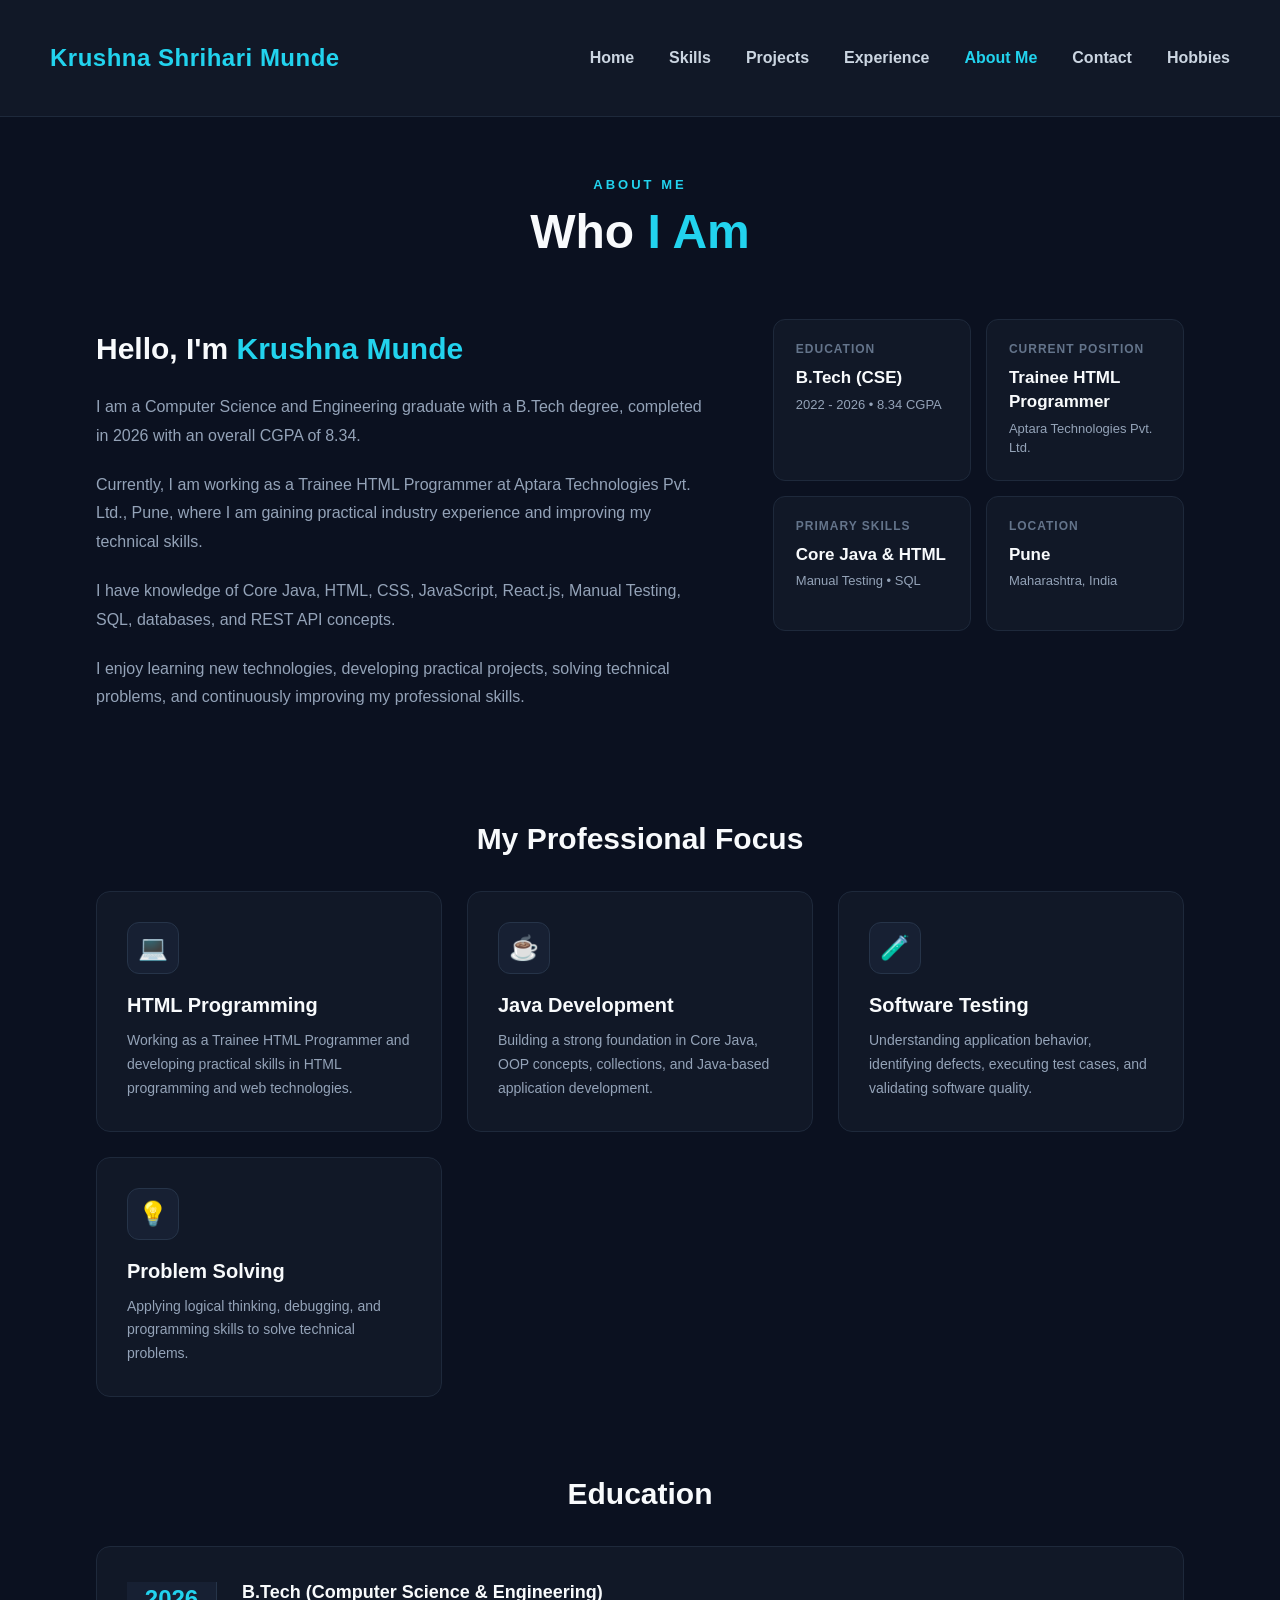
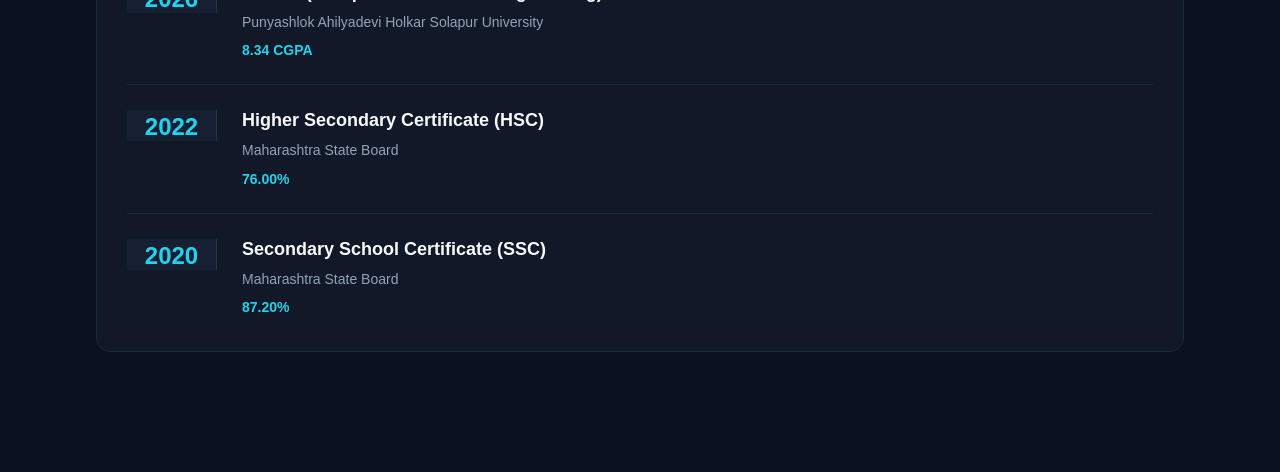
==== commit de2ccaeb: "Revise About Us page content and layout Updated the About Us page with new content and structure, in" ====
--- a/Aboutus.html
+++ b/Aboutus.html
@@ -15,9 +15,7 @@
 
 </head>
 
-
 <body>
-
 
     <!-- =========================
          NAVBAR
@@ -28,57 +26,42 @@
         <a href="index.html"
            class="navItems"
            id="logo">
-                 Krushna Shrihari Munde
+            Krushna Shrihari Munde
         </a>
 
-
         <div class="navLinks">
 
-            <a href="index.html"
-               class="navItems">
+            <a href="index.html" class="navItems">
                 Home
             </a>
 
-
-            <a href="Skill.html"
-               class="navItems">
+            <a href="Skill.html" class="navItems">
                 Skills
             </a>
 
-
-            <a href="Project.html"
-               class="navItems">
+            <a href="Project.html" class="navItems">
                 Projects
             </a>
 
-
-            <a href="Internship.html"
-               class="navItems">
-                Internship
-            </a>
-
-
-            <a href="Aboutus.html"
-               class="navItems active">
+            <a href="Experience.html" class="navItems">
+                Experience
+            </a>
+
+            <a href="Aboutus.html" class="navItems active">
                 About Me
             </a>
 
-
-            <a href="Contactus.html"
-               class="navItems">
+            <a href="Contactus.html" class="navItems">
                 Contact
             </a>
 
-
-            <a href="Hobies.html"
-               class="navItems">
+            <a href="Hobies.html" class="navItems">
                 Hobbies
             </a>
 
         </div>
 
     </div>
-
 
 
     <!-- =========================
@@ -87,13 +70,9 @@
 
     <section id="aboutSection">
 
-
         <div id="aboutContainer">
 
-
-            <!-- =========================
-                 HEADING
-            ========================== -->
+            <!-- HEADING -->
 
             <div id="aboutHeading">
 
@@ -101,7 +80,6 @@
                     ABOUT ME
                 </p>
 
-
                 <h1>
                     Who <span>I Am</span>
                 </h1>
@@ -109,13 +87,9 @@
             </div>
 
 
-
-            <!-- =========================
-                 ABOUT CONTENT
-            ========================== -->
+            <!-- ABOUT CONTENT -->
 
             <div id="aboutContent">
-
 
                 <!-- LEFT SIDE -->
 
@@ -126,43 +100,40 @@
                         <span>Krushna Munde</span>
                     </h2>
 
-
                     <p>
-
                         I am a Computer Science and Engineering
-                        graduate with knowledge of Core Java,
-                        Manual Testing, web development, databases,
-                        and API concepts.
-
+                        graduate with a B.Tech degree, completed
+                        in 2026 with an overall CGPA of 8.34.
                     </p>
 
-
                     <p>
-
-                        I enjoy applying my technical knowledge
-                        to practical projects, solving programming
-                        and application-related problems, and
-                        improving my development and testing skills.
-
+                        Currently, I am working as a Trainee
+                        HTML Programmer at Aptara Technologies
+                        Pvt. Ltd., Pune, where I am gaining
+                        practical industry experience and
+                        improving my technical skills.
                     </p>
 
-
                     <p>
-
-                        I am a quick learner with a strong focus
-                        on problem-solving, debugging, software
-                        quality, and continuous technical improvement.
-
+                        I have knowledge of Core Java, HTML,
+                        CSS, JavaScript, React.js, Manual Testing,
+                        SQL, databases, and REST API concepts.
                     </p>
 
+                    <p>
+                        I enjoy learning new technologies,
+                        developing practical projects,
+                        solving technical problems, and
+                        continuously improving my professional
+                        skills.
+                    </p>
+
                 </div>
 
 
-
                 <!-- RIGHT SIDE -->
 
                 <div id="aboutDetails">
-
 
                     <div class="aboutDetailCard">
 
@@ -175,11 +146,27 @@
                         </span>
 
                         <span class="detailSubValue">
-                            2026 • 8.34 CGPA
-                        </span>
-
-                    </div>
-
+                            2022 - 2026 • 8.34 CGPA
+                        </span>
+
+                    </div>
+
+
+                    <div class="aboutDetailCard">
+
+                        <span class="detailTitle">
+                            Current Position
+                        </span>
+
+                        <span class="detailValue">
+                            Trainee HTML Programmer
+                        </span>
+
+                        <span class="detailSubValue">
+                            Aptara Technologies Pvt. Ltd.
+                        </span>
+
+                    </div>
 
 
                     <div class="aboutDetailCard">
@@ -189,56 +176,35 @@
                         </span>
 
                         <span class="detailValue">
-                            Core Java
+                            Core Java & HTML
                         </span>
 
                         <span class="detailSubValue">
-                            Manual Testing
-                        </span>
-
-                    </div>
-
+                            Manual Testing • SQL
+                        </span>
+
+                    </div>
 
 
                     <div class="aboutDetailCard">
 
                         <span class="detailTitle">
-                            Development
+                            Location
                         </span>
 
                         <span class="detailValue">
-                            Web Development
+                            Pune
                         </span>
 
                         <span class="detailSubValue">
-                            HTML • CSS • JavaScript • React.js
-                        </span>
-
-                    </div>
-
-
-
-                    <div class="aboutDetailCard">
-
-                        <span class="detailTitle">
-                            Database & API
-                        </span>
-
-                        <span class="detailValue">
-                            SQL & REST API
-                        </span>
-
-                        <span class="detailSubValue">
-                            Database Validation & API Testing
-                        </span>
-
-                    </div>
-
+                            Maharashtra, India
+                        </span>
+
+                    </div>
 
                 </div>
 
             </div>
-
 
 
             <!-- =========================
@@ -247,13 +213,29 @@
 
             <div id="aboutFocus">
 
-
                 <h2>
                     My Professional Focus
                 </h2>
 
-
                 <div id="focusContainer">
+
+                    <div class="focusCard">
+
+                        <div class="focusIcon">
+                            💻
+                        </div>
+
+                        <h3>
+                            HTML Programming
+                        </h3>
+
+                        <p>
+                            Working as a Trainee HTML Programmer
+                            and developing practical skills in
+                            HTML programming and web technologies.
+                        </p>
+
+                    </div>
 
 
                     <div class="focusCard">
@@ -268,12 +250,11 @@
 
                         <p>
                             Building a strong foundation in
-                            Java programming and Java-based
-                            application development.
+                            Core Java, OOP concepts, collections,
+                            and Java-based application development.
                         </p>
 
                     </div>
-
 
 
                     <div class="focusCard">
@@ -295,7 +276,6 @@
                     </div>
 
 
-
                     <div class="focusCard">
 
                         <div class="focusIcon">
@@ -308,17 +288,15 @@
 
                         <p>
                             Applying logical thinking, debugging,
-                            and practical programming skills to
-                            solve technical problems.
+                            and programming skills to solve
+                            technical problems.
                         </p>
 
                     </div>
 
-
                 </div>
 
             </div>
-
 
 
             <!-- =========================
@@ -327,14 +305,11 @@
 
             <div id="educationSection">
 
-
                 <h2>
                     Education
                 </h2>
 
-
                 <div id="educationCard">
-
 
                     <div class="educationItem">
 
@@ -362,7 +337,6 @@
                     </div>
 
 
-
                     <div class="educationItem">
 
                         <span class="educationYear">
@@ -388,7 +362,6 @@
                     </div>
 
 
-
                     <div class="educationItem">
 
                         <span class="educationYear">
@@ -413,17 +386,14 @@
 
                     </div>
 
-
                 </div>
 
             </div>
 
-
         </div>
 
     </section>
 
-
 </body>
 
 </html>
--- a/css/Index.css
+++ b/css/Index.css
@@ -4235,4 +4235,431 @@
         width: 90%;
     }
 
-}+}
+/* =========================================================
+   Education Page
+========================================================= */
+
+
+/* =========================
+   EDUCATION PAGE
+========================= */
+
+#educationPage{
+
+    width: 100%;
+
+    min-height: 900px;
+
+    background-color: #0B1120;
+
+    padding-top: 140px;
+
+    padding-bottom: 80px;
+}
+
+
+/* =========================
+   EDUCATION CONTAINER
+========================= */
+
+#educationContainer{
+
+    width: 85%;
+
+    max-width: 1100px;
+
+    margin: auto;
+}
+
+
+/* =========================
+   EDUCATION HEADING
+========================= */
+
+#educationHeading{
+
+    text-align: center;
+
+    margin-bottom: 55px;
+}
+
+
+#educationLabel{
+
+    color: #22D3EE;
+
+    font-size: 13px;
+
+    font-weight: 700;
+
+    letter-spacing: 3px;
+
+    margin-bottom: 12px;
+}
+
+
+#educationHeading h1{
+
+    color: #F8FAFC;
+
+    font-size: 48px;
+
+    font-weight: 700;
+
+    margin-bottom: 18px;
+}
+
+
+#educationHeading h1 span{
+
+    color: #22D3EE;
+}
+
+
+#educationDescription{
+
+    max-width: 700px;
+
+    margin: auto;
+
+    color: #94A3B8;
+
+    font-size: 16px;
+
+    line-height: 1.7;
+}
+
+
+
+/* =========================
+   EDUCATION CARDS
+========================= */
+
+#educationCards{
+
+    display: flex;
+
+    flex-direction: column;
+
+    gap: 22px;
+}
+
+
+/* =========================
+   EDUCATION CARD
+========================= */
+
+.educationCard{
+
+    display: grid;
+
+    grid-template-columns: 150px 1fr;
+
+    background-color: #111827;
+
+    border: 1px solid #1E293B;
+
+    border-radius: 14px;
+
+    overflow: hidden;
+
+    transition:
+        transform 0.3s ease,
+        border-color 0.3s ease,
+        box-shadow 0.3s ease;
+}
+
+
+.educationCard:hover{
+
+    transform: translateY(-5px);
+
+    border-color: #22D3EE;
+
+    box-shadow:
+        0 12px 30px rgba(0, 0, 0, 0.25),
+        0 0 20px rgba(34, 211, 238, 0.08);
+}
+
+
+
+/* =========================
+   EDUCATION YEAR
+========================= */
+
+.educationYear{
+
+    display: flex;
+
+    align-items: center;
+
+    justify-content: center;
+
+    background-color: #172033;
+
+    border-right: 1px solid #263449;
+
+    color: #22D3EE;
+
+    font-size: 24px;
+
+    font-weight: 700;
+}
+
+
+
+/* =========================
+   EDUCATION CONTENT
+========================= */
+
+.educationContent{
+
+    padding: 28px 30px;
+}
+
+
+.educationLevel{
+
+    color: #22D3EE;
+
+    font-size: 11px;
+
+    font-weight: 700;
+
+    letter-spacing: 2px;
+
+    margin-bottom: 9px;
+}
+
+
+.educationContent h2{
+
+    color: #F8FAFC;
+
+    font-size: 25px;
+
+    font-weight: 700;
+
+    margin-bottom: 9px;
+}
+
+
+.educationContent h3{
+
+    color: #CBD5E1;
+
+    font-size: 16px;
+
+    font-weight: 500;
+
+    line-height: 1.5;
+
+    max-width: 700px;
+
+    margin-bottom: 5px;
+}
+
+
+.educationLocation{
+
+    color: #64748B;
+
+    font-size: 14px;
+
+    margin-bottom: 20px;
+}
+
+
+
+/* =========================
+   EDUCATION RESULT
+========================= */
+
+.educationResult{
+
+    display: inline-flex;
+
+    align-items: center;
+
+    gap: 12px;
+
+    padding: 8px 14px;
+
+    background-color: #0F172A;
+
+    border: 1px solid #263449;
+
+    border-radius: 20px;
+}
+
+
+.resultLabel{
+
+    color: #94A3B8;
+
+    font-size: 12px;
+
+    font-weight: 600;
+}
+
+
+.resultValue{
+
+    color: #22D3EE;
+
+    font-size: 14px;
+
+    font-weight: 700;
+}
+
+
+
+/* =========================
+   EDUCATION SUMMARY
+========================= */
+
+#educationSummary{
+
+    margin-top: 45px;
+
+    padding: 30px;
+
+    text-align: center;
+
+    background-color: #111827;
+
+    border: 1px solid #1E293B;
+
+    border-radius: 14px;
+
+    transition:
+        border-color 0.3s ease,
+        box-shadow 0.3s ease;
+}
+
+
+#educationSummary:hover{
+
+    border-color: #22D3EE;
+
+    box-shadow:
+        0 10px 30px rgba(0, 0, 0, 0.25);
+}
+
+
+.summaryLabel{
+
+    color: #22D3EE;
+
+    font-size: 11px;
+
+    font-weight: 700;
+
+    letter-spacing: 2px;
+
+    margin-bottom: 10px;
+}
+
+
+#educationSummary h2{
+
+    color: #F8FAFC;
+
+    font-size: 24px;
+
+    margin-bottom: 10px;
+}
+
+
+#educationSummary p{
+
+    color: #94A3B8;
+
+    font-size: 15px;
+
+    line-height: 1.7;
+
+    max-width: 700px;
+
+    margin: auto;
+}
+
+
+
+/* =========================
+   EDUCATION RESPONSIVE
+========================= */
+
+@media(max-width: 700px){
+
+    #educationPage{
+
+        padding-top: 175px;
+
+        padding-bottom: 60px;
+    }
+
+
+    #educationContainer{
+
+        width: 90%;
+    }
+
+
+    #educationHeading h1{
+
+        font-size: 38px;
+    }
+
+
+    #educationDescription{
+
+        font-size: 15px;
+    }
+
+
+    .educationCard{
+
+        grid-template-columns: 1fr;
+    }
+
+
+    .educationYear{
+
+        justify-content: flex-start;
+
+        padding: 15px 25px;
+
+        border-right: none;
+
+        border-bottom: 1px solid #263449;
+
+        font-size: 20px;
+    }
+
+
+    .educationContent{
+
+        padding: 25px;
+    }
+
+
+    .educationContent h2{
+
+        font-size: 22px;
+    }
+
+
+    .educationContent h3{
+
+        font-size: 14px;
+    }
+
+
+    #educationSummary{
+
+        padding: 25px 20px;
+    }
+
+}
